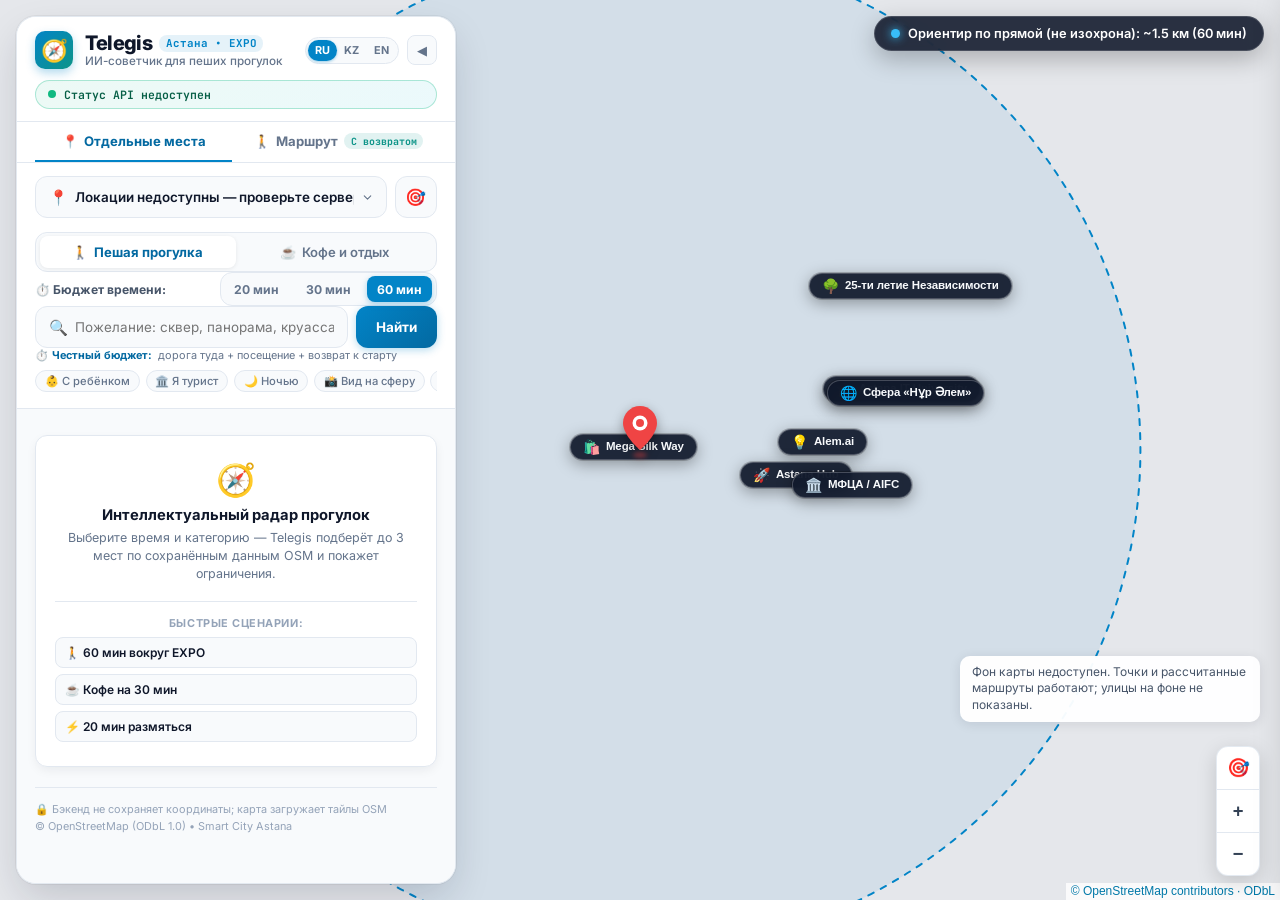
==== static/index.html @ 8e6525c3 "feat(gis): add 2GIS-style interactive landmark buttons on map and automatic sourced Wikimedia Common" ====
<!DOCTYPE html>
<html lang="ru">
<head>
  <meta charset="UTF-8">
  <meta name="viewport" content="width=device-width, initial-scale=1.0, maximum-scale=1.0, user-scalable=no">
  <title>Telegis — Умная интерактивная карта прогулок по Астане</title>
  <meta name="description" content="Telegis: интерактивная карта OpenStreetMap в стиле 2GIS и Flightradar24. Рекомендации прогулок, кофе и кольцевых маршрутов в Астане с честным расчётом времени.">
  <link rel="stylesheet" href="/static/vendor/leaflet/leaflet.css">
  <link rel="stylesheet" href="/static/styles.css">
  <link rel="icon" type="image/svg+xml" href="data:image/svg+xml,<svg xmlns=%22http://www.w3.org/2000/svg%22 viewBox=%220 0 100 100%22><text y=%22.9em%22 font-size=%2290%22>🧭</text></svg>">
  <link rel="preconnect" href="https://fonts.googleapis.com">
  <link rel="preconnect" href="https://fonts.gstatic.com" crossorigin>
  <link href="https://fonts.googleapis.com/css2?family=Inter:wght@400;500;600;700;800&family=JetBrains+Mono:wght@500;700&display=swap" rel="stylesheet">
</head>
<body class="gis-app-body">

  <!-- Плашка тестового режима (активируется ТОЛЬКО при ?mock=1) -->
  <div id="mockBanner" class="mock-banner hidden" role="status" aria-live="polite">
    <div class="mock-banner-content">
      <span class="mock-icon">⚠️</span>
      <strong data-i18n="mock_title">ТЕСТОВЫЙ РЕЖИМ (MOCK)</strong> — <span data-i18n="mock_desc">запросы к живому API отключены. Для реального режима удалите ?mock=1.</span>
    </div>
  </div>

  <!-- ПОЛНОЭКРАННАЯ КАРТА (FLIGHTRADAR / 2GIS STYLE) -->
  <div id="osmMap" class="fullscreen-map" role="region" aria-label="Интерактивная карта OpenStreetMap"></div>

  <!-- ПЛАВАЮЩИЙ САЙДБАР (2GIS / GOOGLE MAPS STYLE) -->
  <aside class="gis-sidebar" id="gisSidebar" aria-label="Панель поиска и рекомендаций">
    <!-- Шапка сайдбара: Логотип + Языковой переключатель (KZ / RU / EN) + Кнопка сворачивания -->
    <div class="sidebar-header">
      <div class="sidebar-header-main">
        <div class="brand-row">
          <div class="brand-logo-badge" aria-hidden="true">
            <span class="brand-icon">🧭</span>
          </div>
          <div class="brand-text-group">
            <div class="brand-title-wrap">
              <h1 class="brand-title">Telegis</h1>
              <span class="brand-city-tag" data-i18n="city_tag">Астана • EXPO</span>
            </div>
            <p class="brand-subtitle" data-i18n="subtitle">ИИ-советчик для пеших прогулок</p>
          </div>
        </div>

        <div class="header-actions-row">
          <!-- Переключатель языка (Стретч-цель №2: Мультиязычность) -->
          <div class="lang-switch-group" role="group" aria-label="Язык интерфейса">
            <button type="button" class="lang-btn active" data-lang="ru">RU</button>
            <button type="button" class="lang-btn" data-lang="kz">KZ</button>
            <button type="button" class="lang-btn" data-lang="en">EN</button>
          </div>

          <!-- Кнопка скрытия сайдбара -->
          <button type="button" id="toggleSidebarBtn" class="sidebar-toggle-btn" title="Свернуть панель / Показать всю карту">
            <span class="toggle-icon">◀</span>
          </button>
        </div>
      </div>

      <!-- Живой статус сети и телеметрия (/api/meta) -->
      <div class="status-bar-row">
        <button type="button" class="system-status-pill" id="systemStatusBtn" title="Нажмите для просмотра системного аудита">
          <span class="status-pulse-dot"></span>
          <span class="status-text" id="statusSummaryText">Проверяем состояние API…</span>
        </button>
      </div>
    </div>

    <!-- Мобильная плашка (Bottom Sheet Handle) -->
    <div class="bottom-sheet-handle" id="sheetHandle" aria-hidden="true">
      <span class="handle-bar"></span>
    </div>

    <!-- Вкладки режимов: Места vs Кольцевой маршрут (Стретч-цель №1) -->
    <div class="mode-tabs-container">
      <button type="button" class="mode-tab-btn active" id="tabPlaces" data-mode="places">
        <span class="tab-icon">📍</span>
        <span data-i18n="mode_places">Отдельные места</span>
      </button>
      <button type="button" class="mode-tab-btn" id="tabItinerary" data-mode="itinerary">
        <span class="tab-icon">🚶</span>
        <span data-i18n="mode_itinerary">Маршрут</span>
        <span class="tab-badge-new" data-i18n="route_return">С возвратом</span>
      </button>
    </div>

    <!-- Форма параметров -->
    <div class="sidebar-form-container">
      <form id="recommendForm" class="recommend-form" novalidate>
        
        <!-- Стартовая точка -->
        <div class="form-row location-row">
          <div class="input-icon-wrap">
            <span class="field-icon" aria-hidden="true">📍</span>
            <select id="locationSelect" class="form-select-gis" required aria-required="true" title="Стартовая точка">
              <option value="" disabled selected data-i18n="loading_locations">Загрузка локаций...</option>
            </select>
          </div>
          <button type="button" id="geoBtn" class="gis-action-btn geo-action-btn" title="Определить точные координаты через GPS">
            <span class="geo-btn-icon" aria-hidden="true">🎯</span>
          </button>
        </div>
        <div id="geoStatus" class="geo-status-text" role="status" aria-live="polite"></div>

        <!-- Переключатель формата: Прогулка / Кофе -->
        <div class="form-group-block">
          <div class="segmented-control" role="radiogroup" aria-label="Формат отдыха">
            <label class="seg-option">
              <input type="radio" name="category" value="walk" checked>
              <span class="seg-btn">
                <span class="seg-icon">🚶</span>
                <span data-i18n="cat_walk">Пешая прогулка</span>
              </span>
            </label>
            <label class="seg-option">
              <input type="radio" name="category" value="cafe">
              <span class="seg-btn">
                <span class="seg-icon">☕</span>
                <span data-i18n="cat_cafe">Кофе и отдых</span>
              </span>
            </label>
          </div>
        </div>

        <!-- Бюджет времени -->
        <div class="time-control-row">
          <span class="time-row-label">⏱️ <span data-i18n="time_budget_label">Бюджет времени:</span></span>
          <div class="time-selector" id="timeSelector" role="radiogroup" aria-label="Доступное время">
            <!-- Динамически рендерится под режим (20/30/60 для мест, 60/90/120 для маршрута) -->
            <label class="time-chip">
              <input type="radio" name="availableMinutes" value="20">
              <span class="time-chip-btn">20 мин</span>
            </label>
            <label class="time-chip">
              <input type="radio" name="availableMinutes" value="30">
              <span class="time-chip-btn">30 мин</span>
            </label>
            <label class="time-chip">
              <input type="radio" name="availableMinutes" value="60" checked>
              <span class="time-chip-btn">60 мин</span>
            </label>
          </div>
        </div>

        <!-- Поисковая строка и кнопка Найти -->
        <div class="search-action-row">
          <div class="search-input-wrap">
            <span class="search-field-icon" aria-hidden="true">🔍</span>
            <input 
              type="text" 
              id="queryInput" maxlength="1000"
              class="form-input-gis" 
              placeholder="Пожелание: сквер, панорама, круассан..." 
              data-i18n-placeholder="query_placeholder"
              maxlength="200"
              autocomplete="off"
            >
          </div>
          <button type="submit" id="submitBtn" class="search-submit-btn" title="Найти">
            <span class="btn-text" data-i18n="btn_find">Найти</span>
            <span class="btn-spinner hidden" aria-hidden="true"></span>
          </button>
        </div>

        <!-- Подпись честного бюджета -->
        <div class="budget-info-row">
          <span class="info-badge" data-i18n="budget_badge">⏱️ Честный бюджет:</span>
          <span class="budget-desc" data-i18n="budget_desc">дорога туда + посещение + возврат к старту</span>
        </div>

        <!-- Быстрые чипы фильтров -->
        <div class="quick-tags-scroll">
          <button type="button" class="tag-chip" data-fill="С ребёнком" data-i18n="tag_child">👶 С ребёнком</button>
          <button type="button" class="tag-chip" data-fill="Я турист" data-i18n="tag_tourist">🏛️ Я турист</button>
          <button type="button" class="tag-chip" data-fill="Ночью" data-i18n="tag_night">🌙 Ночью</button>
          <button type="button" class="tag-chip" data-fill="панорамный вид" data-i18n="tag_view">📸 Вид на сферу</button>
          <button type="button" class="tag-chip" data-fill="тихое место" data-i18n="tag_quiet">🌿 Тихий сквер</button>
          <button type="button" class="tag-chip" data-fill="кофе навынос" data-i18n="tag_togo">☕ Навынос</button>
        </div>
      </form>
    </div>

    <!-- Прокручиваемый список карточек и состояний -->
    <div class="sidebar-scrollable-content" id="sidebarContent">
      
      <!-- Статус контекста -->
      <div class="results-meta-bar">
        <span id="resultsCountBadge" class="count-badge hidden">0 вариантов</span>
        <div id="usedContextTag" class="used-context-chip hidden" aria-live="polite"></div>
      </div>

      <!-- Плашка fallback-режима -->
      <div id="fallbackNotice" class="fallback-banner hidden" role="note">
        <span class="banner-icon">ℹ️</span>
        <div class="banner-text">
          <strong data-i18n="fallback_title">Шаблонный режим:</strong> <span data-i18n="fallback_desc">рекомендации подобраны по проверенной базе POI без вызова LLM.</span>
        </div>
      </div>

      <!-- Состояния -->
      <div id="stateContainer">
        <!-- 1. Начальный экран -->
        <div id="initialState" class="state-card initial-view">
          <div class="state-glow-icon">🧭</div>
          <h3 class="state-head" data-i18n="init_head">Интеллектуальный радар прогулок</h3>
          <p class="state-text" data-i18n="init_text">Выберите время и категорию — Telegis подберёт до 3 мест по сохранённым данным OSM и покажет ограничения.</p>
          <div class="preset-scenarios">
            <span class="preset-label" data-i18n="preset_label">Быстрые сценарии:</span>
            <div class="preset-buttons">
              <button type="button" class="preset-btn" data-category="walk" data-minutes="60" data-query="Хочу погулять" data-i18n="preset_1">🚶 60 мин вокруг EXPO</button>
              <button type="button" class="preset-btn" data-category="cafe" data-minutes="30" data-query="Кофе и круассан" data-i18n="preset_2">☕ Кофе на 30 мин</button>
              <button type="button" class="preset-btn" data-category="walk" data-minutes="20" data-query="Быстрая прогулка" data-i18n="preset_3">⚡ 20 мин размяться</button>
            </div>
          </div>
        </div>

        <!-- 2. Загрузка -->
        <div id="loadingState" class="state-card loading-view hidden" role="status" aria-live="polite">
          <div class="gis-spinner"></div>
          <h3 class="state-head" data-i18n="loading_head">Telegis анализирует местность...</h3>
          <p class="state-text" data-i18n="loading_text">Вычисляем пешеходные расстояния по графу дорог и ранжируем локации.</p>
        </div>

        <!-- 3. Пустой результат -->
        <div id="emptyState" class="state-card empty-view hidden" role="status">
          <div class="state-glow-icon">🔍</div>
          <h3 class="state-head" data-i18n="empty_head">Точки не найдены</h3>
          <p id="emptyReason" class="state-text" data-i18n="empty_text">В заданном радиусе и бюджете времени нет доступных мест.</p>
          <div class="empty-advice" id="emptyAdviceContainer">
            <span data-i18n="empty_advice">Совет: увеличьте время до 60 минут или выберите другой формат.</span>
          </div>
        </div>

        <!-- 4. Ошибка -->
        <div id="errorState" class="state-card error-view hidden" role="alert">
          <div class="state-glow-icon">⚠️</div>
          <h3 class="state-head" data-i18n="error_head">Ошибка соединения</h3>
          <p id="errorMessage" class="state-text">Не удалось получить данные с сервера.</p>
          <button type="button" id="retryBtn" class="gis-btn-secondary retry-action-btn" data-i18n="btn_retry">Повторить попытку</button>
        </div>

        <!-- 5. Результаты: Сетка карточек или Таймлайн Маршрута -->
        <div id="cardsGrid" class="cards-stream hidden" role="list"></div>
        <div id="itineraryView" class="itinerary-stream hidden" role="region" aria-label="Пешеходный кольцевой маршрут"></div>
      </div>

      <!-- Футер сайдбара -->
      <footer class="sidebar-footer">
        <div class="footer-privacy-row">
          <span>🔒 Бэкенд не сохраняет координаты; карта загружает тайлы OSM</span>
          <span>© OpenStreetMap (ODbL 1.0) • Smart City Astana</span>
        </div>
      </footer>
    </div>
  </aside>

  <!-- ПЛАВАЮЩИЙ ВИДЖЕТ РАДИУСА И СТАТУСА НА КАРТЕ -->
  <div class="floating-map-badge" id="radiusBadge">
    <span class="badge-radar-dot"></span>
    <span id="radiusIndicator">Ориентир по прямой (не изохрона): ~1.5 км</span>
  </div>

  <!-- ПЛАВАЮЩАЯ КНОПКА ОТКРЫТИЯ САЙДБАРА -->
  <button type="button" id="openSidebarBtn" class="floating-open-sidebar-btn hidden" title="Развернуть панель Telegis">
    <span class="open-icon">🧭</span>
    <span class="open-text">Панель Telegis</span>
  </button>

  <!-- ПЛАВАЮЩИЕ КНОПКИ УПРАВЛЕНИЯ КАРТОЙ (2GIS STYLE) -->
  <div class="floating-map-controls">
    <button type="button" id="mapCenterBtn" class="map-ctrl-btn" title="Вернуться к стартовой точке">🎯</button>
    <div class="map-ctrl-divider"></div>
    <button type="button" id="zoomInBtn" class="map-ctrl-btn" title="Приблизить">+</button>
    <div class="map-ctrl-divider"></div>
    <button type="button" id="zoomOutBtn" class="map-ctrl-btn" title="Отдалить">−</button>
  </div>

  <!-- ПРАВОЕ БОКОВОЕ МЕНЮ ИНФОРМАЦИИ ОБ ОБЪЕКТЕ С ИИ И ФОТО (2GIS / GOOGLE MAPS STYLE) -->
  <aside id="poiDrawer" class="poi-drawer" aria-label="Информация об объекте" aria-hidden="true">
    <div class="drawer-header">
      <div class="drawer-header-left">
        <span id="drawerCategoryBadge" class="drawer-cat-badge">🏛️ Объект</span>
        <span id="drawerDistBadge" class="drawer-dist-badge">~0 м</span>
      </div>
      <button type="button" id="drawerCloseBtn" class="drawer-close-btn" title="Закрыть панель">✕</button>
    </div>

    <div class="drawer-scroll-body">
      <!-- Фотогалерея объекта -->
      <div class="drawer-gallery" id="drawerGallery">
        <div class="drawer-hero-placeholder" id="drawerHeroPlaceholder">
          <span class="drawer-hero-icon" id="drawerHeroIcon">🧭</span>
        </div>
        <img id="drawerHeroImg" src="" alt="Фото объекта" class="drawer-hero-img hidden" loading="eager" referrerpolicy="no-referrer" />
        <div class="drawer-gallery-gradient"></div>
        <div class="drawer-gallery-tag" id="drawerGalleryTag">Астана • EXPO</div>
      </div>

      <!-- Основные названия и адрес -->
      <div class="drawer-title-section">
        <h2 id="drawerTitle" class="drawer-title">Название объекта</h2>
        <div id="drawerAddress" class="drawer-address">📍 г. Астана, район EXPO</div>
      </div>

      <!-- Блок AI-инсайта и рекомендаций -->
      <div class="drawer-ai-card">
        <div class="drawer-ai-badge">
          <span class="ai-sparkle">✨</span>
          <span class="ai-label">Сведения об объекте · Telegis</span>
        </div>
        <div id="drawerAiSummary" class="drawer-ai-text">
          Загрузка сведений из источников...
        </div>
        <div class="drawer-ai-tip" id="drawerAiTipBox">
          <span class="tip-icon">💡</span>
          <span id="drawerAiTip" class="tip-text">Идея занятия...</span>
        </div>
        <div id="drawerAiVibe" class="drawer-ai-vibe">
          <!-- Теги атмосферы -->
        </div>
      </div>

      <!-- Характеристики и удобства объекта -->
      <div class="drawer-features-section">
        <h3 class="drawer-section-heading">Удобства & Параметры</h3>
        <div class="drawer-features-grid" id="drawerFeaturesGrid">
          <!-- Wi-Fi, Розетки, Часы, Доступность -->
        </div>
      </div>

      <!-- Официальные проверенные факты (если есть) -->
      <div class="drawer-facts-section hidden" id="drawerFactsSection">
        <h3 class="drawer-section-heading">🏛️ Источники и ограничения</h3>
        <ul id="drawerFactsList" class="drawer-facts-list"></ul>
      </div>

      <!-- Кнопки действий -->
      <div class="drawer-actions">
        <button type="button" id="drawerRouteBtn" class="drawer-action-btn primary">
          <span>📍 Найти по этому запросу</span>
        </button>
        <button type="button" id="drawerSetStartBtn" class="drawer-action-btn secondary">
          <span>📍 Начать прогулку отсюда</span>
        </button>
        <a id="drawerOsmLink" href="#" target="_blank" rel="noopener noreferrer" class="drawer-osm-link">
          ↗ Открыть карточку в OpenStreetMap
        </a>
      </div>
    </div>
  </aside>

  <!-- МОДАЛЬНОЕ ОКНО ТЕЛЕМЕТРИИ И АРХИТЕКТУРЫ СИСТЕМЫ (/api/meta) -->
  <div id="telemetryModal" class="telemetry-modal hidden" role="dialog" aria-modal="true" aria-labelledby="modalTitle">
    <div class="modal-backdrop" id="modalBackdrop"></div>
    <div class="modal-window glass-card">
      <div class="modal-head">
        <div class="modal-head-title">
          <span class="modal-badge-icon">🛰️</span>
          <div>
            <h2 id="modalTitle" class="modal-h2" data-i18n="modal_audit_title">Системный аудит & Телеметрия Telegis</h2>
            <p class="modal-sub" data-i18n="modal_audit_sub">Архитектура сервиса, граф OpenStreetMap и верификация данных</p>
          </div>
        </div>
        <button type="button" class="modal-close" id="modalCloseBtn" aria-label="Закрыть">✕</button>
      </div>
      <div class="modal-body" id="telemetryModalBody">
        <!-- Заполняется динамически из /api/meta -->
      </div>
    </div>
  </div>

  <!-- Скрипты: Локальный Leaflet + Модуль логики -->
  <script src="/static/vendor/leaflet/leaflet.js"></script>
  <script src="/static/app.js"></script>
</body>
</html>
---- static/vendor/leaflet/leaflet.css ----
/* required styles */

.leaflet-pane,
.leaflet-tile,
.leaflet-marker-icon,
.leaflet-marker-shadow,
.leaflet-tile-container,
.leaflet-pane > svg,
.leaflet-pane > canvas,
.leaflet-zoom-box,
.leaflet-image-layer,
.leaflet-layer {
	position: absolute;
	left: 0;
	top: 0;
	}
.leaflet-container {
	overflow: hidden;
	}
.leaflet-tile,
.leaflet-marker-icon,
.leaflet-marker-shadow {
	-webkit-user-select: none;
	   -moz-user-select: none;
	        user-select: none;
	  -webkit-user-drag: none;
	}
/* Prevents IE11 from highlighting tiles in blue */
.leaflet-tile::selection {
	background: transparent;
}
/* Safari renders non-retina tile on retina better with this, but Chrome is worse */
.leaflet-safari .leaflet-tile {
	image-rendering: -webkit-optimize-contrast;
	}
/* hack that prevents hw layers "stretching" when loading new tiles */
.leaflet-safari .leaflet-tile-container {
	width: 1600px;
	height: 1600px;
	-webkit-transform-origin: 0 0;
	}
.leaflet-marker-icon,
.leaflet-marker-shadow {
	display: block;
	}
/* .leaflet-container svg: reset svg max-width decleration shipped in Joomla! (joomla.org) 3.x */
/* .leaflet-container img: map is broken in FF if you have max-width: 100% on tiles */
.leaflet-container .leaflet-overlay-pane svg {
	max-width: none !important;
	max-height: none !important;
	}
.leaflet-container .leaflet-marker-pane img,
.leaflet-container .leaflet-shadow-pane img,
.leaflet-container .leaflet-tile-pane img,
.leaflet-container img.leaflet-image-layer,
.leaflet-container .leaflet-tile {
	max-width: none !important;
	max-height: none !important;
	width: auto;
	padding: 0;
	}

.leaflet-container img.leaflet-tile {
	/* See: https://bugs.chromium.org/p/chromium/issues/detail?id=600120 */
	mix-blend-mode: plus-lighter;
}

.leaflet-container.leaflet-touch-zoom {
	-ms-touch-action: pan-x pan-y;
	touch-action: pan-x pan-y;
	}
.leaflet-container.leaflet-touch-drag {
	-ms-touch-action: pinch-zoom;
	/* Fallback for FF which doesn't support pinch-zoom */
	touch-action: none;
	touch-action: pinch-zoom;
}
.leaflet-container.leaflet-touch-drag.leaflet-touch-zoom {
	-ms-touch-action: none;
	touch-action: none;
}
.leaflet-container {
	-webkit-tap-highlight-color: transparent;
}
.leaflet-container a {
	-webkit-tap-highlight-color: rgba(51, 181, 229, 0.4);
}
.leaflet-tile {
	filter: inherit;
	visibility: hidden;
	}
.leaflet-tile-loaded {
	visibility: inherit;
	}
.leaflet-zoom-box {
	width: 0;
	height: 0;
	-moz-box-sizing: border-box;
	     box-sizing: border-box;
	z-index: 800;
	}
/* workaround for https://bugzilla.mozilla.org/show_bug.cgi?id=888319 */
.leaflet-overlay-pane svg {
	-moz-user-select: none;
	}

.leaflet-pane         { z-index: 400; }

.leaflet-tile-pane    { z-index: 200; }
.leaflet-overlay-pane { z-index: 400; }
.leaflet-shadow-pane  { z-index: 500; }
.leaflet-marker-pane  { z-index: 600; }
.leaflet-tooltip-pane   { z-index: 650; }
.leaflet-popup-pane   { z-index: 700; }

.leaflet-map-pane canvas { z-index: 100; }
.leaflet-map-pane svg    { z-index: 200; }

.leaflet-vml-shape {
	width: 1px;
	height: 1px;
	}
.lvml {
	behavior: url(#default#VML);
	display: inline-block;
	position: absolute;
	}


/* control positioning */

.leaflet-control {
	position: relative;
	z-index: 800;
	pointer-events: visiblePainted; /* IE 9-10 doesn't have auto */
	pointer-events: auto;
	}
.leaflet-top,
.leaflet-bottom {
	position: absolute;
	z-index: 1000;
	pointer-events: none;
	}
.leaflet-top {
	top: 0;
	}
.leaflet-right {
	right: 0;
	}
.leaflet-bottom {
	bottom: 0;
	}
.leaflet-left {
	left: 0;
	}
.leaflet-control {
	float: left;
	clear: both;
	}
.leaflet-right .leaflet-control {
	float: right;
	}
.leaflet-top .leaflet-control {
	margin-top: 10px;
	}
.leaflet-bottom .leaflet-control {
	margin-bottom: 10px;
	}
.leaflet-left .leaflet-control {
	margin-left: 10px;
	}
.leaflet-right .leaflet-control {
	margin-right: 10px;
	}


/* zoom and fade animations */

.leaflet-fade-anim .leaflet-popup {
	opacity: 0;
	-webkit-transition: opacity 0.2s linear;
	   -moz-transition: opacity 0.2s linear;
	        transition: opacity 0.2s linear;
	}
.leaflet-fade-anim .leaflet-map-pane .leaflet-popup {
	opacity: 1;
	}
.leaflet-zoom-animated {
	-webkit-transform-origin: 0 0;
	    -ms-transform-origin: 0 0;
	        transform-origin: 0 0;
	}
svg.leaflet-zoom-animated {
	will-change: transform;
}

.leaflet-zoom-anim .leaflet-zoom-animated {
	-webkit-transition: -webkit-transform 0.25s cubic-bezier(0,0,0.25,1);
	   -moz-transition:    -moz-transform 0.25s cubic-bezier(0,0,0.25,1);
	        transition:         transform 0.25s cubic-bezier(0,0,0.25,1);
	}
.leaflet-zoom-anim .leaflet-tile,
.leaflet-pan-anim .leaflet-tile {
	-webkit-transition: none;
	   -moz-transition: none;
	        transition: none;
	}

.leaflet-zoom-anim .leaflet-zoom-hide {
	visibility: hidden;
	}


/* cursors */

.leaflet-interactive {
	cursor: pointer;
	}
.leaflet-grab {
	cursor: -webkit-grab;
	cursor:    -moz-grab;
	cursor:         grab;
	}
.leaflet-crosshair,
.leaflet-crosshair .leaflet-interactive {
	cursor: crosshair;
	}
.leaflet-popup-pane,
.leaflet-control {
	cursor: auto;
	}
.leaflet-dragging .leaflet-grab,
.leaflet-dragging .leaflet-grab .leaflet-interactive,
.leaflet-dragging .leaflet-marker-draggable {
	cursor: move;
	cursor: -webkit-grabbing;
	cursor:    -moz-grabbing;
	cursor:         grabbing;
	}

/* marker & overlays interactivity */
.leaflet-marker-icon,
.leaflet-marker-shadow,
.leaflet-image-layer,
.leaflet-pane > svg path,
.leaflet-tile-container {
	pointer-events: none;
	}

.leaflet-marker-icon.leaflet-interactive,
.leaflet-image-layer.leaflet-interactive,
.leaflet-pane > svg path.leaflet-interactive,
svg.leaflet-image-layer.leaflet-interactive path {
	pointer-events: visiblePainted; /* IE 9-10 doesn't have auto */
	pointer-events: auto;
	}

/* visual tweaks */

.leaflet-container {
	background: #ddd;
	outline-offset: 1px;
	}
.leaflet-container a {
	color: #0078A8;
	}
.leaflet-zoom-box {
	border: 2px dotted #38f;
	background: rgba(255,255,255,0.5);
	}


/* general typography */
.leaflet-container {
	font-family: "Helvetica Neue", Arial, Helvetica, sans-serif;
	font-size: 12px;
	font-size: 0.75rem;
	line-height: 1.5;
	}


/* general toolbar styles */

.leaflet-bar {
	box-shadow: 0 1px 5px rgba(0,0,0,0.65);
	border-radius: 4px;
	}
.leaflet-bar a {
	background-color: #fff;
	border-bottom: 1px solid #ccc;
	width: 26px;
	height: 26px;
	line-height: 26px;
	display: block;
	text-align: center;
	text-decoration: none;
	color: black;
	}
.leaflet-bar a,
.leaflet-control-layers-toggle {
	background-position: 50% 50%;
	background-repeat: no-repeat;
	display: block;
	}
.leaflet-bar a:hover,
.leaflet-bar a:focus {
	background-color: #f4f4f4;
	}
.leaflet-bar a:first-child {
	border-top-left-radius: 4px;
	border-top-right-radius: 4px;
	}
.leaflet-bar a:last-child {
	border-bottom-left-radius: 4px;
	border-bottom-right-radius: 4px;
	border-bottom: none;
	}
.leaflet-bar a.leaflet-disabled {
	cursor: default;
	background-color: #f4f4f4;
	color: #bbb;
	}

.leaflet-touch .leaflet-bar a {
	width: 30px;
	height: 30px;
	line-height: 30px;
	}
.leaflet-touch .leaflet-bar a:first-child {
	border-top-left-radius: 2px;
	border-top-right-radius: 2px;
	}
.leaflet-touch .leaflet-bar a:last-child {
	border-bottom-left-radius: 2px;
	border-bottom-right-radius: 2px;
	}

/* zoom control */

.leaflet-control-zoom-in,
.leaflet-control-zoom-out {
	font: bold 18px 'Lucida Console', Monaco, monospace;
	text-indent: 1px;
	}

.leaflet-touch .leaflet-control-zoom-in, .leaflet-touch .leaflet-control-zoom-out  {
	font-size: 22px;
	}


/* layers control */

.leaflet-control-layers {
	box-shadow: 0 1px 5px rgba(0,0,0,0.4);
	background: #fff;
	border-radius: 5px;
	}
.leaflet-control-layers-toggle {
	background-image: url(images/layers.png);
	width: 36px;
	height: 36px;
	}
.leaflet-retina .leaflet-control-layers-toggle {
	background-image: url(images/layers-2x.png);
	background-size: 26px 26px;
	}
.leaflet-touch .leaflet-control-layers-toggle {
	width: 44px;
	height: 44px;
	}
.leaflet-control-layers .leaflet-control-layers-list,
.leaflet-control-layers-expanded .leaflet-control-layers-toggle {
	display: none;
	}
.leaflet-control-layers-expanded .leaflet-control-layers-list {
	display: block;
	position: relative;
	}
.leaflet-control-layers-expanded {
	padding: 6px 10px 6px 6px;
	color: #333;
	background: #fff;
	}
.leaflet-control-layers-scrollbar {
	overflow-y: scroll;
	overflow-x: hidden;
	padding-right: 5px;
	}
.leaflet-control-layers-selector {
	margin-top: 2px;
	position: relative;
	top: 1px;
	}
.leaflet-control-layers label {
	display: block;
	font-size: 13px;
	font-size: 1.08333em;
	}
.leaflet-control-layers-separator {
	height: 0;
	border-top: 1px solid #ddd;
	margin: 5px -10px 5px -6px;
	}

/* Default icon URLs */
.leaflet-default-icon-path { /* used only in path-guessing heuristic, see L.Icon.Default */
	background-image: url(images/marker-icon.png);
	}


/* attribution and scale controls */

.leaflet-container .leaflet-control-attribution {
	background: #fff;
	background: rgba(255, 255, 255, 0.8);
	margin: 0;
	}
.leaflet-control-attribution,
.leaflet-control-scale-line {
	padding: 0 5px;
	color: #333;
	line-height: 1.4;
	}
.leaflet-control-attribution a {
	text-decoration: none;
	}
.leaflet-control-attribution a:hover,
.leaflet-control-attribution a:focus {
	text-decoration: underline;
	}
.leaflet-attribution-flag {
	display: inline !important;
	vertical-align: baseline !important;
	width: 1em;
	height: 0.6669em;
	}
.leaflet-left .leaflet-control-scale {
	margin-left: 5px;
	}
.leaflet-bottom .leaflet-control-scale {
	margin-bottom: 5px;
	}
.leaflet-control-scale-line {
	border: 2px solid #777;
	border-top: none;
	line-height: 1.1;
	padding: 2px 5px 1px;
	white-space: nowrap;
	-moz-box-sizing: border-box;
	     box-sizing: border-box;
	background: rgba(255, 255, 255, 0.8);
	text-shadow: 1px 1px #fff;
	}
.leaflet-control-scale-line:not(:first-child) {
	border-top: 2px solid #777;
	border-bottom: none;
	margin-top: -2px;
	}
.leaflet-control-scale-line:not(:first-child):not(:last-child) {
	border-bottom: 2px solid #777;
	}

.leaflet-touch .leaflet-control-attribution,
.leaflet-touch .leaflet-control-layers,
.leaflet-touch .leaflet-bar {
	box-shadow: none;
	}
.leaflet-touch .leaflet-control-layers,
.leaflet-touch .leaflet-bar {
	border: 2px solid rgba(0,0,0,0.2);
	background-clip: padding-box;
	}


/* popup */

.leaflet-popup {
	position: absolute;
	text-align: center;
	margin-bottom: 20px;
	}
.leaflet-popup-content-wrapper {
	padding: 1px;
	text-align: left;
	border-radius: 12px;
	}
.leaflet-popup-content {
	margin: 13px 24px 13px 20px;
	line-height: 1.3;
	font-size: 13px;
	font-size: 1.08333em;
	min-height: 1px;
	}
.leaflet-popup-content p {
	margin: 17px 0;
	margin: 1.3em 0;
	}
.leaflet-popup-tip-container {
	width: 40px;
	height: 20px;
	position: absolute;
	left: 50%;
	margin-top: -1px;
	margin-left: -20px;
	overflow: hidden;
	pointer-events: none;
	}
.leaflet-popup-tip {
	width: 17px;
	height: 17px;
	padding: 1px;

	margin: -10px auto 0;
	pointer-events: auto;

	-webkit-transform: rotate(45deg);
	   -moz-transform: rotate(45deg);
	    -ms-transform: rotate(45deg);
	        transform: rotate(45deg);
	}
.leaflet-popup-content-wrapper,
.leaflet-popup-tip {
	background: white;
	color: #333;
	box-shadow: 0 3px 14px rgba(0,0,0,0.4);
	}
.leaflet-container a.leaflet-popup-close-button {
	position: absolute;
	top: 0;
	right: 0;
	border: none;
	text-align: center;
	width: 24px;
	height: 24px;
	font: 16px/24px Tahoma, Verdana, sans-serif;
	color: #757575;
	text-decoration: none;
	background: transparent;
	}
.leaflet-container a.leaflet-popup-close-button:hover,
.leaflet-container a.leaflet-popup-close-button:focus {
	color: #585858;
	}
.leaflet-popup-scrolled {
	overflow: auto;
	}

.leaflet-oldie .leaflet-popup-content-wrapper {
	-ms-zoom: 1;
	}
.leaflet-oldie .leaflet-popup-tip {
	width: 24px;
	margin: 0 auto;

	-ms-filter: "progid:DXImageTransform.Microsoft.Matrix(M11=0.70710678, M12=0.70710678, M21=-0.70710678, M22=0.70710678)";
	filter: progid:DXImageTransform.Microsoft.Matrix(M11=0.70710678, M12=0.70710678, M21=-0.70710678, M22=0.70710678);
	}

.leaflet-oldie .leaflet-control-zoom,
.leaflet-oldie .leaflet-control-layers,
.leaflet-oldie .leaflet-popup-content-wrapper,
.leaflet-oldie .leaflet-popup-tip {
	border: 1px solid #999;
	}


/* div icon */

.leaflet-div-icon {
	background: #fff;
	border: 1px solid #666;
	}


/* Tooltip */
/* Base styles for the element that has a tooltip */
.leaflet-tooltip {
	position: absolute;
	padding: 6px;
	background-color: #fff;
	border: 1px solid #fff;
	border-radius: 3px;
	color: #222;
	white-space: nowrap;
	-webkit-user-select: none;
	-moz-user-select: none;
	-ms-user-select: none;
	user-select: none;
	pointer-events: none;
	box-shadow: 0 1px 3px rgba(0,0,0,0.4);
	}
.leaflet-tooltip.leaflet-interactive {
	cursor: pointer;
	pointer-events: auto;
	}
.leaflet-tooltip-top:before,
.leaflet-tooltip-bottom:before,
.leaflet-tooltip-left:before,
.leaflet-tooltip-right:before {
	position: absolute;
	pointer-events: none;
	border: 6px solid transparent;
	background: transparent;
	content: "";
	}

/* Directions */

.leaflet-tooltip-bottom {
	margin-top: 6px;
}
.leaflet-tooltip-top {
	margin-top: -6px;
}
.leaflet-tooltip-bottom:before,
.leaflet-tooltip-top:before {
	left: 50%;
	margin-left: -6px;
	}
.leaflet-tooltip-top:before {
	bottom: 0;
	margin-bottom: -12px;
	border-top-color: #fff;
	}
.leaflet-tooltip-bottom:before {
	top: 0;
	margin-top: -12px;
	margin-left: -6px;
	border-bottom-color: #fff;
	}
.leaflet-tooltip-left {
	margin-left: -6px;
}
.leaflet-tooltip-right {
	margin-left: 6px;
}
.leaflet-tooltip-left:before,
.leaflet-tooltip-right:before {
	top: 50%;
	margin-top: -6px;
	}
.leaflet-tooltip-left:before {
	right: 0;
	margin-right: -12px;
	border-left-color: #fff;
	}
.leaflet-tooltip-right:before {
	left: 0;
	margin-left: -12px;
	border-right-color: #fff;
	}

/* Printing */

@media print {
	/* Prevent printers from removing background-images of controls. */
	.leaflet-control {
		-webkit-print-color-adjust: exact;
		print-color-adjust: exact;
		}
	}
---- static/styles.css ----
/* ==========================================================================
   TeleGIS — Fullscreen GIS Interface (v3.2)
   Features:
   - Fullscreen OpenStreetMap
   - Multilanguage (KZ / RU / EN)
   - Itinerary Mode (Dijkstra Walk Route with Polyline)
   - 2GIS & Flightradar24 architecture
   ========================================================================== */

:root {
  /* Brand Palette */
  --color-primary: #0284c7;        /* Sky Blue */
  --color-primary-dark: #0369a1;
  --color-primary-hover: #0ea5e9;
  --color-primary-light: #f0f9ff;
  --color-primary-border: #bae6fd;

  --color-accent: #0d9488;         /* Teal */
  --color-accent-light: #f0fdfa;
  
  --color-bg-app: #f1f5f9;
  --color-bg-card: #ffffff;
  --color-bg-alt: #f8fafc;
  
  --color-text-main: #0f172a;
  --color-text-muted: #64748b;
  --color-text-light: #94a3b8;
  
  --color-border: #e2e8f0;
  --color-border-hover: #cbd5e1;
  
  --color-warning-bg: #fffbeb;
  --color-warning-text: #b45309;
  --color-warning-border: #fde68a;

  --color-error-bg: #fef2f2;
  --color-error-text: #b91c1c;

  /* Typography */
  --font-family: 'Inter', -apple-system, BlinkMacSystemFont, "Segoe UI", Roboto, Helvetica, Arial, sans-serif;
  --font-mono: 'JetBrains Mono', monospace;

  /* Radius & Shadows */
  --radius-sm: 8px;
  --radius-md: 12px;
  --radius-lg: 20px;
  --radius-full: 9999px;

  --shadow-float: 0 16px 40px -6px rgba(15, 23, 42, 0.18), 0 0 1px 1px rgba(15, 23, 42, 0.06);
  --shadow-card: 0 4px 12px -2px rgba(15, 23, 42, 0.08);
  --shadow-hover: 0 8px 20px -3px rgba(15, 23, 42, 0.12);
}

/* Reset & Fullscreen Viewport */
*, *::before, *::after {
  box-sizing: border-box;
  margin: 0;
  padding: 0;
}

html, body {
  width: 100%;
  height: 100%;
  overflow: hidden;
  font-family: var(--font-family);
  background-color: #e2e8f0;
  color: var(--color-text-main);
  -webkit-font-smoothing: antialiased;
}

/* Custom Sleek Scrollbars */
::-webkit-scrollbar {
  width: 5px;
  height: 5px;
}
::-webkit-scrollbar-track {
  background: transparent;
}
::-webkit-scrollbar-thumb {
  background: rgba(148, 163, 184, 0.4);
  border-radius: 999px;
}
::-webkit-scrollbar-thumb:hover {
  background: rgba(100, 116, 139, 0.7);
}

.sr-only {
  position: absolute;
  width: 1px;
  height: 1px;
  padding: 0;
  margin: -1px;
  overflow: hidden;
  clip: rect(0, 0, 0, 0);
  white-space: nowrap;
  border: 0;
}

.hidden {
  display: none !important;
}

/* 1. ПОЛНОЭКРАННАЯ КАРТА */
.fullscreen-map {
  position: absolute;
  top: 0;
  left: 0;
  width: 100vw;
  height: 100vh;
  z-index: 1;
  background-color: #e5e7eb;
}

/* 2. ПЛАВАЮЩИЙ САЙДБАР (2GIS / GOOGLE MAPS STYLE) */
.gis-sidebar {
  position: fixed;
  top: 16px;
  left: 16px;
  bottom: 16px;
  width: 440px;
  max-width: calc(100vw - 32px);
  background: rgba(255, 255, 255, 0.98);
  backdrop-filter: blur(16px);
  -webkit-backdrop-filter: blur(16px);
  border-radius: var(--radius-lg);
  border: 1px solid rgba(226, 232, 240, 0.95);
  box-shadow: var(--shadow-float);
  z-index: 1000;
  display: flex;
  flex-direction: column;
  overflow: hidden;
  transition: transform 0.35s cubic-bezier(0.16, 1, 0.3, 1), opacity 0.25s ease;
}

.gis-sidebar.collapsed {
  transform: translateX(-480px);
  opacity: 0;
  pointer-events: none;
}

/* Шапка сайдбара */
.sidebar-header {
  padding: 0.9rem 1.15rem 0.75rem;
  display: flex;
  flex-direction: column;
  gap: 0.65rem;
  border-bottom: 1px solid var(--color-border);
  background: #ffffff;
}

.sidebar-header-main {
  display: flex;
  justify-content: space-between;
  align-items: center;
  width: 100%;
}

.status-bar-row {
  width: 100%;
}

.system-status-pill {
  width: 100%;
  display: flex;
  align-items: center;
  gap: 0.5rem;
  padding: 0.38rem 0.75rem;
  background: linear-gradient(135deg, rgba(16, 185, 129, 0.08) 0%, rgba(6, 182, 212, 0.08) 100%);
  border: 1px solid rgba(16, 185, 129, 0.3);
  border-radius: var(--radius-full);
  cursor: pointer;
  font-family: var(--font-mono);
  font-size: 0.72rem;
  font-weight: 600;
  color: #065f46;
  transition: all 0.2s ease;
  text-align: left;
}

.system-status-pill:hover {
  background: linear-gradient(135deg, rgba(16, 185, 129, 0.15) 0%, rgba(6, 182, 212, 0.15) 100%);
  border-color: #10b981;
  box-shadow: 0 2px 8px rgba(16, 185, 129, 0.2);
  transform: translateY(-1px);
}

.status-pulse-dot {
  width: 8px;
  height: 8px;
  background-color: #10b981;
  border-radius: 50%;
  box-shadow: 0 0 0 0 rgba(16, 185, 129, 0.7);
  animation: pulseGreen 2s infinite;
  flex-shrink: 0;
}

@keyframes pulseGreen {
  0% {
    transform: scale(0.95);
    box-shadow: 0 0 0 0 rgba(16, 185, 129, 0.7);
  }
  70% {
    transform: scale(1);
    box-shadow: 0 0 0 6px rgba(16, 185, 129, 0);
  }
  100% {
    transform: scale(0.95);
    box-shadow: 0 0 0 0 rgba(16, 185, 129, 0);
  }
}

.brand-row {
  display: flex;
  align-items: center;
  gap: 0.75rem;
}

.brand-logo-badge {
  width: 38px;
  height: 38px;
  border-radius: 10px;
  background: linear-gradient(135deg, #0284c7 0%, #0d9488 100%);
  display: flex;
  align-items: center;
  justify-content: center;
  box-shadow: 0 4px 10px rgba(2, 132, 199, 0.3);
}

.brand-icon {
  font-size: 1.35rem;
  line-height: 1;
}

.brand-title-wrap {
  display: flex;
  align-items: center;
  gap: 0.45rem;
}

.brand-title {
  font-size: 1.25rem;
  font-weight: 800;
  color: var(--color-text-main);
  letter-spacing: -0.03em;
  line-height: 1.1;
}

.brand-city-tag {
  background: rgba(2, 132, 199, 0.1);
  color: var(--color-primary);
  font-size: 0.68rem;
  font-weight: 700;
  padding: 0.1rem 0.4rem;
  border-radius: var(--radius-sm);
  font-family: var(--font-mono);
}

.brand-subtitle {
  font-size: 0.73rem;
  color: var(--color-text-muted);
  font-weight: 500;
}

.header-actions-row {
  display: flex;
  align-items: center;
  gap: 0.45rem;
}

/* Переключатель языков (KZ / RU / EN) */
.lang-switch-group {
  display: flex;
  background: var(--color-bg-alt);
  padding: 0.15rem;
  border-radius: var(--radius-full);
  border: 1px solid var(--color-border);
}

.lang-btn {
  background: transparent;
  border: none;
  font-family: inherit;
  font-size: 0.68rem;
  font-weight: 700;
  color: var(--color-text-muted);
  padding: 0.2rem 0.45rem;
  border-radius: var(--radius-full);
  cursor: pointer;
  transition: all 0.15s ease;
}

.lang-btn.active {
  background: var(--color-primary);
  color: #ffffff;
  box-shadow: 0 1px 3px rgba(2, 132, 199, 0.4);
}

.sidebar-toggle-btn {
  background: var(--color-bg-alt);
  border: 1px solid var(--color-border);
  border-radius: var(--radius-sm);
  width: 30px;
  height: 30px;
  display: flex;
  align-items: center;
  justify-content: center;
  cursor: pointer;
  color: var(--color-text-muted);
  transition: all 0.15s ease;
}

.sidebar-toggle-btn:hover {
  background: var(--color-border);
  color: var(--color-text-main);
}

/* Вкладки режимов: Места vs Маршрут */
.mode-tabs-container {
  display: grid;
  grid-template-columns: 1fr 1fr;
  padding: 0 1.15rem;
  background: #ffffff;
  border-bottom: 1px solid var(--color-border);
  gap: 0.5rem;
}

.mode-tab-btn {
  background: transparent;
  border: none;
  border-bottom: 2.5px solid transparent;
  padding: 0.7rem 0.25rem 0.65rem;
  font-family: inherit;
  font-size: 0.82rem;
  font-weight: 700;
  color: var(--color-text-muted);
  cursor: pointer;
  display: flex;
  align-items: center;
  justify-content: center;
  gap: 0.4rem;
  transition: all 0.15s ease;
  white-space: nowrap;
}

.mode-tab-btn.active {
  color: var(--color-primary-dark);
  border-bottom-color: var(--color-primary);
}

.tab-badge-new {
  font-size: 0.62rem;
  background: rgba(13, 148, 136, 0.12);
  color: var(--color-accent);
  padding: 0.1rem 0.4rem;
  border-radius: var(--radius-full);
  font-family: var(--font-mono);
  font-weight: 700;
}

/* Форма фильтров в сайдбаре */
.sidebar-form-container {
  padding: 0.85rem 1.15rem 0.75rem;
  background: #ffffff;
  border-bottom: 1px solid var(--color-border);
  display: flex;
  flex-direction: column;
  gap: 0.6rem;
}

.location-row {
  display: flex;
  gap: 0.45rem;
  align-items: center;
}

.input-icon-wrap {
  position: relative;
  flex: 1;
  height: 42px;
}

.field-icon {
  position: absolute;
  left: 0.85rem;
  top: 50%;
  transform: translateY(-50%);
  font-size: 0.95rem;
  pointer-events: none;
  z-index: 1;
}

.form-select-gis {
  width: 100%;
  height: 42px;
  padding: 0 2rem 0 2.4rem;
  font-family: inherit;
  font-size: 0.84rem;
  font-weight: 600;
  color: var(--color-text-main);
  background-color: var(--color-bg-alt);
  border: 1px solid var(--color-border);
  border-radius: var(--radius-md);
  appearance: none;
  background-image: url("data:image/svg+xml;charset=UTF-8,%3csvg xmlns='http://www.w3.org/2000/svg' viewBox='0 0 24 24' fill='none' stroke='%2364748b' stroke-width='2' stroke-linecap='round' stroke-linejoin='round'%3e%3cpolyline points='6 9 12 15 18 9'%3e%3c/polyline%3e%3c/svg%3e");
  background-repeat: no-repeat;
  background-position: right 0.75rem center;
  background-size: 1em;
  transition: all 0.15s ease;
}

.form-select-gis:focus {
  outline: none;
  border-color: var(--color-primary);
  background-color: #ffffff;
  box-shadow: 0 0 0 3px rgba(2, 132, 199, 0.15);
}

.gis-action-btn {
  background: var(--color-bg-alt);
  border: 1px solid var(--color-border);
  border-radius: var(--radius-md);
  width: 42px;
  height: 42px;
  display: flex;
  align-items: center;
  justify-content: center;
  cursor: pointer;
  flex-shrink: 0;
  font-size: 1.05rem;
  transition: all 0.15s ease;
}

.gis-action-btn:hover {
  background: var(--color-primary-light);
  border-color: var(--color-primary-border);
  color: var(--color-primary);
}

.geo-status-text {
  font-size: 0.72rem;
  min-height: 0.85rem;
  line-height: 1.2;
}

.geo-status-text.active { color: var(--color-accent); font-weight: 600; }
.geo-status-text.error { color: var(--color-error-text); }

/* Переключатель формата: Прогулка / Кофе */
.form-group-block {
  width: 100%;
}

.segmented-control {
  display: flex;
  background: var(--color-bg-alt);
  padding: 0.2rem;
  border-radius: var(--radius-md);
  border: 1px solid var(--color-border);
  height: 40px;
}

.seg-option {
  flex: 1;
  position: relative;
  height: 100%;
}

.seg-option input {
  position: absolute;
  opacity: 0;
  pointer-events: none;
}

.seg-btn {
  display: flex;
  align-items: center;
  justify-content: center;
  gap: 0.4rem;
  height: 100%;
  border-radius: var(--radius-sm);
  font-size: 0.82rem;
  font-weight: 600;
  color: var(--color-text-muted);
  cursor: pointer;
  transition: all 0.15s ease;
  user-select: none;
}

.seg-option input:checked + .seg-btn {
  background: #ffffff;
  color: var(--color-primary-dark);
  font-weight: 700;
  box-shadow: 0 1px 4px rgba(0,0,0,0.08);
}

/* Бюджет времени */
.time-control-row {
  display: flex;
  align-items: center;
  justify-content: space-between;
  gap: 0.5rem;
}

.time-row-label {
  font-size: 0.76rem;
  font-weight: 700;
  color: #475569;
  white-space: nowrap;
}

.time-selector {
  display: flex;
  gap: 0.35rem;
  background: var(--color-bg-alt);
  padding: 0.2rem;
  border-radius: var(--radius-md);
  border: 1px solid var(--color-border);
}

.time-chip {
  position: relative;
}

.time-chip input {
  position: absolute;
  opacity: 0;
  pointer-events: none;
}

.time-chip-btn {
  display: flex;
  align-items: center;
  justify-content: center;
  padding: 0.35rem 0.65rem;
  border-radius: var(--radius-sm);
  font-size: 0.76rem;
  font-weight: 700;
  color: var(--color-text-muted);
  cursor: pointer;
  transition: all 0.15s ease;
  user-select: none;
  white-space: nowrap;
}

.time-chip input:checked + .time-chip-btn {
  background: var(--color-primary);
  color: #ffffff;
  box-shadow: 0 2px 6px rgba(2, 132, 199, 0.35);
}

/* Поле поиска + Кнопка Найти */
.search-action-row {
  display: flex;
  gap: 0.45rem;
  align-items: center;
}

.search-input-wrap {
  position: relative;
  flex: 1;
  height: 42px;
}

.search-field-icon {
  position: absolute;
  left: 0.85rem;
  top: 50%;
  transform: translateY(-50%);
  font-size: 0.95rem;
  color: #94a3b8;
  pointer-events: none;
}

.form-input-gis {
  width: 100%;
  height: 42px;
  padding: 0 0.85rem 0 2.4rem;
  font-family: inherit;
  font-size: 0.84rem;
  color: var(--color-text-main);
  background: var(--color-bg-alt);
  border: 1px solid var(--color-border);
  border-radius: var(--radius-md);
  transition: all 0.15s ease;
}

.form-input-gis:focus {
  outline: none;
  background: #ffffff;
  border-color: var(--color-primary);
  box-shadow: 0 0 0 3px rgba(2, 132, 199, 0.15);
}

.search-submit-btn {
  height: 42px;
  padding: 0 1.25rem;
  background: linear-gradient(135deg, var(--color-primary) 0%, #0369a1 100%);
  color: #ffffff;
  border: none;
  border-radius: var(--radius-md);
  font-family: inherit;
  font-size: 0.84rem;
  font-weight: 700;
  cursor: pointer;
  flex-shrink: 0;
  display: flex;
  align-items: center;
  justify-content: center;
  box-shadow: 0 2px 8px rgba(2, 132, 199, 0.3);
  transition: all 0.15s ease;
}

.search-submit-btn:hover {
  background: linear-gradient(135deg, var(--color-primary-hover) 0%, var(--color-primary) 100%);
  transform: translateY(-1px);
  box-shadow: 0 4px 12px rgba(2, 132, 199, 0.4);
}

.search-submit-btn:disabled {
  background: var(--color-border-hover);
  cursor: not-allowed;
  transform: none;
  box-shadow: none;
}

.btn-spinner {
  width: 14px;
  height: 14px;
  border: 2px solid rgba(255, 255, 255, 0.4);
  border-top-color: #ffffff;
  border-radius: 50%;
  animation: spin 0.8s linear infinite;
  display: inline-block;
}

@keyframes spin { to { transform: rotate(360deg); } }

/* Подпись бюджета */
.budget-info-row {
  display: flex;
  align-items: center;
  gap: 0.35rem;
  font-size: 0.68rem;
  color: var(--color-text-muted);
  margin-bottom: 0.45rem;
}

.info-badge {
  font-weight: 700;
  color: var(--color-primary-dark);
}

/* Чипы тегов */
.quick-tags-scroll {
  display: flex;
  gap: 0.35rem;
  overflow-x: auto;
  padding-bottom: 0.25rem;
  scrollbar-width: none;
  -webkit-overflow-scrolling: touch;
}

.quick-tags-scroll::-webkit-scrollbar { display: none; }

.tag-chip {
  background: var(--color-bg-alt);
  border: 1px solid var(--color-border);
  border-radius: var(--radius-full);
  padding: 0.2rem 0.55rem;
  font-family: inherit;
  font-size: 0.7rem;
  font-weight: 500;
  color: var(--color-text-muted);
  cursor: pointer;
  white-space: nowrap;
  flex-shrink: 0;
  transition: all 0.15s;
}

.card-timing-note {
  font-size: 0.74rem;
  color: var(--color-text-muted);
  background: rgba(255, 255, 255, 0.03);
  border-left: 2px solid var(--color-primary);
  padding: 0.25rem 0.5rem;
  border-radius: var(--radius-sm);
  margin-top: 0.35rem;
  margin-bottom: 0.6rem;
  line-height: 1.35;
}

.tag-chip:hover {
  background: var(--color-primary-light);
  border-color: var(--color-primary-border);
  color: var(--color-primary);
}

/* 3. ПРОКРУЧИВАЕМЫЙ СПИСОК КАРТОЧЕК ИЛИ МАРШРУТА */
.sidebar-scrollable-content {
  flex: 1;
  overflow-y: auto;
  padding: 0.85rem 1.15rem 1.25rem;
  background: #f8fafc;
}

.results-meta-bar {
  display: flex;
  justify-content: space-between;
  align-items: center;
  margin-bottom: 0.75rem;
}

.count-badge {
  font-size: 0.72rem;
  font-weight: 800;
  color: var(--color-primary-dark);
  background: var(--color-primary-light);
  border: 1px solid var(--color-primary-border);
  padding: 0.15rem 0.5rem;
  border-radius: var(--radius-full);
}

.used-context-chip {
  font-size: 0.7rem;
  color: var(--color-text-muted);
  font-weight: 500;
}

/* Fallback Notice */
.fallback-banner {
  display: flex;
  align-items: center;
  gap: 0.5rem;
  background: var(--color-warning-bg);
  border: 1px solid var(--color-warning-border);
  color: var(--color-warning-text);
  padding: 0.6rem 0.75rem;
  border-radius: var(--radius-md);
  margin-bottom: 0.75rem;
  font-size: 0.75rem;
}

/* Состояния в сайдбаре */
.state-card {
  background: #ffffff;
  border: 1px solid var(--color-border);
  border-radius: var(--radius-md);
  padding: 1.5rem 1.15rem;
  text-align: center;
  box-shadow: var(--shadow-card);
}

.state-glow-icon {
  font-size: 2rem;
  margin-bottom: 0.45rem;
}

.state-head {
  font-size: 0.92rem;
  font-weight: 700;
  color: var(--color-text-main);
  margin-bottom: 0.3rem;
}

.state-text {
  font-size: 0.78rem;
  color: var(--color-text-muted);
  line-height: 1.45;
}

.preset-scenarios {
  margin-top: 1.15rem;
  padding-top: 0.85rem;
  border-top: 1px solid var(--color-border);
}

.preset-label {
  display: block;
  font-size: 0.68rem;
  text-transform: uppercase;
  letter-spacing: 0.05em;
  color: var(--color-text-light);
  font-weight: 700;
  margin-bottom: 0.45rem;
}

.preset-buttons {
  display: flex;
  flex-direction: column;
  gap: 0.35rem;
}

.preset-btn {
  background: var(--color-bg-alt);
  border: 1px solid var(--color-border);
  border-radius: var(--radius-sm);
  padding: 0.45rem 0.6rem;
  font-family: inherit;
  font-size: 0.75rem;
  font-weight: 600;
  color: var(--color-text-main);
  cursor: pointer;
  text-align: left;
  transition: all 0.15s;
}

.preset-btn:hover {
  background: var(--color-primary-light);
  border-color: var(--color-primary-border);
  color: var(--color-primary);
}

.gis-spinner {
  width: 36px;
  height: 36px;
  border: 3px solid var(--color-border);
  border-top-color: var(--color-primary);
  border-radius: 50%;
  animation: spin 0.8s linear infinite;
  margin: 0 auto 0.65rem;
}

.retry-action-btn {
  margin-top: 0.75rem;
  background: var(--color-bg-alt);
  border: 1px solid var(--color-border);
  padding: 0.4rem 0.8rem;
  border-radius: var(--radius-sm);
  font-size: 0.78rem;
  font-weight: 600;
  cursor: pointer;
}

/* Карточки в сайдбаре (Cards Stream) */
.cards-stream {
  display: flex;
  flex-direction: column;
  gap: 0.75rem;
}

.poi-card {
  background: #ffffff;
  border: 1px solid var(--color-border);
  border-radius: var(--radius-md);
  padding: 1rem;
  box-shadow: var(--shadow-card);
  transition: all 0.2s cubic-bezier(0.16, 1, 0.3, 1);
  cursor: pointer;
  position: relative;
}

.poi-card:hover {
  border-color: var(--color-primary-hover);
  box-shadow: var(--shadow-hover);
  transform: translateY(-2px);
}

.poi-card.highlighted {
  border-color: var(--color-primary);
  box-shadow: 0 0 0 2px var(--color-primary), var(--shadow-hover);
  background: #fdfdfe;
}

.card-header {
  display: flex;
  justify-content: space-between;
  align-items: flex-start;
  gap: 0.5rem;
  margin-bottom: 0.65rem;
}

.card-title-group {
  display: flex;
  align-items: flex-start;
  gap: 0.55rem;
  flex: 1;
}

.card-number-badge {
  width: 24px;
  height: 24px;
  border-radius: 50%;
  background: #0d9488;
  color: #ffffff;
  display: flex;
  align-items: center;
  justify-content: center;
  font-weight: 800;
  font-size: 0.72rem;
  flex-shrink: 0;
  margin-top: 2px;
}

.card-name {
  font-size: 0.92rem;
  font-weight: 700;
  color: var(--color-text-main);
  line-height: 1.3;
}

.card-category-badge {
  display: inline-block;
  background: var(--color-bg-alt);
  color: var(--color-text-muted);
  font-size: 0.68rem;
  font-weight: 600;
  padding: 0.1rem 0.45rem;
  border-radius: var(--radius-sm);
  margin-top: 0.2rem;
  text-transform: capitalize;
}

/* Метрики в карточке */
.card-metrics {
  display: grid;
  grid-template-columns: repeat(3, 1fr);
  gap: 0.35rem;
  background: var(--color-bg-alt);
  padding: 0.5rem 0.6rem;
  border-radius: var(--radius-sm);
  margin-bottom: 0.65rem;
}

.metric-item {
  display: flex;
  flex-direction: column;
}

.metric-label {
  font-size: 0.65rem;
  color: var(--color-text-muted);
  line-height: 1.1;
}

.metric-value {
  font-size: 0.74rem;
  font-weight: 700;
  color: var(--color-text-main);
  margin-top: 0.1rem;
}

.metric-highlight {
  color: var(--color-primary-dark);
}

/* Тексты карточки */
.card-section {
  margin-bottom: 0.55rem;
}

.card-section-label {
  display: block;
  font-size: 0.68rem;
  font-weight: 700;
  text-transform: uppercase;
  letter-spacing: 0.04em;
  color: var(--color-text-muted);
  margin-bottom: 0.15rem;
}

.card-why-text {
  font-size: 0.78rem;
  color: var(--color-text-main);
  line-height: 1.4;
}

/* Блок идеи занятия */
.card-activity-block {
  background: #f0fdfa;
  border-left: 3px solid #0d9488;
  padding: 0.55rem 0.7rem;
  border-radius: 0 var(--radius-sm) var(--radius-sm) 0;
  margin-bottom: 0.55rem;
}

.card-activity-title {
  font-size: 0.68rem;
  font-weight: 700;
  color: #0d9488;
  text-transform: uppercase;
  letter-spacing: 0.04em;
  margin-bottom: 0.15rem;
}

.card-activity-text {
  font-size: 0.76rem;
  color: #134e4a;
  line-height: 1.4;
}

/* Инфо-строка (часы и предупреждения) */
.card-info-row {
  display: flex;
  flex-wrap: wrap;
  gap: 0.35rem;
  align-items: center;
  font-size: 0.7rem;
  margin-bottom: 0.55rem;
}

.hours-badge {
  display: inline-flex;
  align-items: center;
  gap: 0.25rem;
  padding: 0.2rem 0.45rem;
  border-radius: var(--radius-sm);
  background: var(--color-bg-alt);
  color: var(--color-text-muted);
  font-weight: 500;
}

.hours-unconfirmed {
  background: var(--color-warning-bg);
  color: var(--color-warning-text);
  border: 1px solid var(--color-warning-border);
}

.warnings-list {
  display: flex;
  flex-direction: column;
  gap: 0.2rem;
  width: 100%;
}

.warning-item {
  display: flex;
  align-items: center;
  gap: 0.3rem;
  background: var(--color-warning-bg);
  color: var(--color-warning-text);
  padding: 0.3rem 0.5rem;
  border-radius: var(--radius-sm);
  font-size: 0.68rem;
  font-weight: 500;
}

/* Футер карточки */
.card-footer {
  display: flex;
  justify-content: space-between;
  align-items: center;
  padding-top: 0.55rem;
  border-top: 1px solid var(--color-border);
  font-size: 0.68rem;
  color: var(--color-text-light);
}

.card-source-link {
  color: var(--color-primary);
  text-decoration: none;
  font-weight: 600;
}

.card-source-link:hover { text-decoration: underline; }

/* ==========================================================================
   4. КОЛЬЦЕВОЙ МАРШРУТ (ITINERARY TIMELINE VIEW)
   ========================================================================== */

.itinerary-stream {
  display: flex;
  flex-direction: column;
  gap: 0.85rem;
}

.itinerary-summary-card {
  background: linear-gradient(135deg, #0f172a 0%, #1e293b 100%);
  color: #ffffff;
  border-radius: var(--radius-md);
  padding: 1.15rem;
  box-shadow: var(--shadow-card);
}

.itin-head-row {
  display: flex;
  justify-content: space-between;
  align-items: center;
  margin-bottom: 0.5rem;
}

.itin-title {
  font-size: 0.95rem;
  font-weight: 800;
  color: #38bdf8;
}

.itin-badge-graph {
  background: rgba(56, 189, 248, 0.2);
  color: #38bdf8;
  font-size: 0.65rem;
  font-family: var(--font-mono);
  padding: 0.15rem 0.45rem;
  border-radius: var(--radius-sm);
}

.itin-why {
  font-size: 0.78rem;
  color: #cbd5e1;
  line-height: 1.45;
  margin-bottom: 0.75rem;
}

.itin-stats-grid {
  display: grid;
  grid-template-columns: repeat(4, 1fr);
  gap: 0.4rem;
  background: rgba(255, 255, 255, 0.08);
  padding: 0.55rem;
  border-radius: var(--radius-sm);
  text-align: center;
}

.itin-stat-item {
  display: flex;
  flex-direction: column;
}

.itin-stat-val {
  font-size: 0.8rem;
  font-weight: 800;
  color: #38bdf8;
  white-space: nowrap;
}

.itin-stat-lbl {
  font-size: 0.6rem;
  color: #94a3b8;
  text-transform: uppercase;
}

/* Хронология остановок маршрута */
.itinerary-timeline {
  display: flex;
  flex-direction: column;
  gap: 0.65rem;
  position: relative;
  padding-left: 1.5rem;
}

.itinerary-timeline::before {
  content: '';
  position: absolute;
  left: 9px;
  top: 10px;
  bottom: 10px;
  width: 2px;
  background: #cbd5e1;
}

.itin-stop-card {
  background: #ffffff;
  border: 1px solid var(--color-border);
  border-radius: var(--radius-md);
  padding: 0.85rem 1rem;
  position: relative;
  box-shadow: var(--shadow-sm);
}

.itin-stop-card::before {
  content: '';
  position: absolute;
  left: -1.5rem;
  top: 14px;
  width: 12px;
  height: 12px;
  border-radius: 50%;
  background: #0284c7;
  border: 2px solid #ffffff;
  box-shadow: 0 0 0 2px #0284c7;
  transform: translateX(-50%);
}

.itin-stop-header {
  display: flex;
  justify-content: space-between;
  align-items: baseline;
  margin-bottom: 0.35rem;
}

.itin-stop-name {
  font-size: 0.88rem;
  font-weight: 700;
  color: var(--color-text-main);
}

.itin-stop-time {
  font-family: var(--font-mono);
  font-size: 0.72rem;
  font-weight: 700;
  color: var(--color-primary-dark);
}

.itin-stop-activity {
  font-size: 0.75rem;
  color: var(--color-text-muted);
  line-height: 1.4;
}

.sidebar-footer {
  margin-top: 1.25rem;
  padding-top: 0.85rem;
  border-top: 1px solid var(--color-border);
  font-size: 0.68rem;
  color: var(--color-text-light);
}

.footer-privacy-row {
  display: flex;
  flex-direction: column;
  gap: 0.2rem;
}

/* 5. ПЛАВАЮЩИЕ ВИДЖЕТЫ НА КАРТЕ */
.floating-map-badge {
  position: fixed;
  top: 16px;
  right: 16px;
  background: rgba(15, 23, 42, 0.88);
  backdrop-filter: blur(10px);
  color: #ffffff;
  padding: 0.55rem 1rem;
  border-radius: var(--radius-full);
  font-size: 0.8rem;
  font-weight: 600;
  display: flex;
  align-items: center;
  gap: 0.5rem;
  box-shadow: 0 8px 24px rgba(0,0,0,0.25);
  z-index: 500;
  border: 1px solid rgba(255, 255, 255, 0.15);
}

.badge-radar-dot {
  width: 9px;
  height: 9px;
  border-radius: 50%;
  background: #38bdf8;
  box-shadow: 0 0 10px #38bdf8;
  animation: radarBlink 1.5s infinite;
}

@keyframes radarBlink {
  0% { transform: scale(0.9); opacity: 0.6; }
  50% { transform: scale(1.3); opacity: 1; }
  100% { transform: scale(0.9); opacity: 0.6; }
}

.floating-open-sidebar-btn {
  position: fixed;
  top: 16px;
  left: 16px;
  background: #ffffff;
  color: var(--color-text-main);
  border: 1px solid var(--color-border);
  padding: 0.65rem 1.15rem;
  border-radius: var(--radius-full);
  font-family: inherit;
  font-size: 0.85rem;
  font-weight: 700;
  cursor: pointer;
  box-shadow: var(--shadow-float);
  z-index: 1000;
  display: flex;
  align-items: center;
  gap: 0.45rem;
  transition: all 0.2s;
}

.floating-open-sidebar-btn:hover {
  transform: translateY(-2px);
  box-shadow: 0 12px 30px rgba(0,0,0,0.18);
}

.floating-map-controls {
  position: fixed;
  bottom: 24px;
  right: 20px;
  display: flex;
  flex-direction: column;
  background: #ffffff;
  border-radius: 12px;
  box-shadow: 0 6px 20px rgba(0, 0, 0, 0.15);
  border: 1px solid rgba(226, 232, 240, 0.9);
  overflow: hidden;
  z-index: 500;
}

.map-ctrl-btn {
  background: transparent;
  border: none;
  width: 42px;
  height: 42px;
  display: flex;
  align-items: center;
  justify-content: center;
  font-size: 1.15rem;
  font-weight: 700;
  color: #334155;
  cursor: pointer;
  transition: all 0.15s ease;
}

.map-ctrl-btn:hover {
  background: #f1f5f9;
  color: var(--color-primary);
}

.map-ctrl-divider {
  height: 1px;
  width: 100%;
  background: #e2e8f0;
}
  box-shadow: none;
  border-radius: 0;
}

.map-zoom-group .map-ctrl-btn:first-child {
  border-bottom: 1px solid var(--color-border);
}

.map-ctrl-btn:hover {
  background: var(--color-bg-alt);
}

/* Стили кастомных маркеров Leaflet */
.custom-start-marker,
.custom-poi-marker {
  background: transparent !important;
  border: none !important;
}

.svg-pin-wrapper {
  display: inline-block;
  transform-origin: 17px 44px; /* Точный якорь острия иглы */
  transition: transform 0.22s cubic-bezier(0.34, 1.56, 0.64, 1), filter 0.22s ease;
  filter: drop-shadow(0 4px 6px rgba(0, 0, 0, 0.35));
  cursor: pointer;
}

.svg-pin-wrapper:hover {
  transform: scale(1.15);
  filter: drop-shadow(0 8px 14px rgba(0, 0, 0, 0.45));
}

.svg-pin-wrapper.active {
  transform: scale(1.22);
  filter: drop-shadow(0 0 14px rgba(2, 132, 199, 0.85));
}

.svg-pin-wrapper.active path.pin-base {
  fill: #0284c7 !important;
}

.svg-pin-wrapper.active text {
  fill: #0284c7 !important;
}

/* Пульсирующая тень под острием стартового маркера */
.start-pin-wrapper {
  position: relative;
}

.start-pin-wrapper::after {
  content: '';
  position: absolute;
  bottom: -3px;
  left: 50%;
  transform: translateX(-50%);
  width: 14px;
  height: 6px;
  background: rgba(239, 68, 68, 0.4);
  border-radius: 50%;
  filter: blur(2px);
  animation: startPinGroundPulse 2s infinite ease-in-out;
}

@keyframes startPinGroundPulse {
  0%, 100% { transform: translateX(-50%) scale(1); opacity: 0.6; }
  50% { transform: translateX(-50%) scale(1.5); opacity: 0.2; }
}

/* Уведомление на карте при интерактивном клике */
.map-toast {
  position: fixed;
  bottom: 24px;
  left: 50%;
  transform: translateX(-50%) translateY(40px);
  background: rgba(15, 23, 42, 0.92);
  color: #ffffff;
  padding: 10px 18px;
  border-radius: 24px;
  font-size: 13px;
  font-weight: 600;
  box-shadow: 0 10px 25px rgba(0, 0, 0, 0.3);
  backdrop-filter: blur(8px);
  z-index: 2000;
  opacity: 0;
  pointer-events: none;
  transition: transform 0.25s ease, opacity 0.25s ease;
  display: flex;
  align-items: center;
  gap: 8px;
  border: 1px solid rgba(255, 255, 255, 0.15);
}

.map-toast.visible {
  transform: translateX(-50%) translateY(0);
  opacity: 1;
}

.poi-pin {
  background: #0d9488;
  color: #ffffff;
  width: 36px;
  height: 36px;
  border-radius: 50%;
  display: flex;
  align-items: center;
  justify-content: center;
  font-weight: 800;
  font-size: 0.9rem;
  border: 2px solid #ffffff;
  box-shadow: 0 6px 14px rgba(0, 0, 0, 0.28);
  transition: transform 0.2s ease, background 0.2s ease;
  position: relative;
}

.poi-pin::after {
  content: '';
  position: absolute;
  bottom: -6px;
  left: 50%;
  transform: translateX(-50%);
  width: 0;
  height: 0;
  border-left: 5px solid transparent;
  border-right: 5px solid transparent;
  border-top: 6px solid #0d9488;
}

.poi-pin.active {
  background: #0284c7;
  transform: scale(1.22);
  box-shadow: 0 0 20px rgba(2, 132, 199, 0.7);
}

.poi-pin.active::after {
  border-top-color: #0284c7;
}

/* Мок-баннер */
.mock-banner {
  background: #fef08a;
  border-bottom: 2px solid #ca8a04;
  color: #713f12;
  padding: 0.5rem 1rem;
  font-size: 0.8rem;
  text-align: center;
  position: fixed;
  top: 0;
  left: 0;
  right: 0;
  z-index: 2000;
}

/* ==========================================================================
   АДАПТИВНОСТЬ: МОБИЛЬНЫЙ BOTTOM SHEET (2GIS STYLE)
   ========================================================================== */

.bottom-sheet-handle {
  display: none;
}

@media (max-width: 768px) {
  .gis-sidebar {
    top: auto;
    left: 0;
    right: 0;
    bottom: 0;
    width: 100%;
    max-width: 100%;
    height: 60vh;
    overflow-y: auto;
    overscroll-behavior-y: contain;
    border-radius: 20px 20px 0 0;
    transform: translateY(0);
    box-shadow: 0 -8px 30px rgba(0, 0, 0, 0.2);
  }

  .gis-sidebar.collapsed {
    transform: translateY(calc(100% - 64px));
    opacity: 1;
    pointer-events: auto;
    overflow: hidden;
  }

  .gis-sidebar > * {
    flex-shrink: 0;
  }

  .gis-sidebar .sidebar-scrollable-content {
    flex: none;
    overflow: visible;
  }

  .bottom-sheet-handle {
    display: flex;
    justify-content: center;
    padding: 0.4rem;
    cursor: grab;
    position: sticky;
    top: 0;
    z-index: 2;
    background: #fff;
  }

  .handle-bar {
    width: 44px;
    height: 5px;
    border-radius: 3px;
    background: var(--color-border-hover);
  }

  .floating-map-badge {
    top: 10px;
    right: 10px;
    font-size: 0.72rem;
    padding: 0.4rem 0.75rem;
  }

  .floating-map-controls {
    bottom: 64vh;
    right: 10px;
  }

  .floating-open-sidebar-btn {
    display: none !important;
  }
}

/* ==========================================================================
   НОВЫЕ СТИЛИ: БЕЙДЖИ ПОДТВЕРЖДЕННЫХ ФАКТОВ, GRAФ OSM И ТЕЛЕМЕТРИЯ
   ========================================================================== */

/* Бейдж пешеходного графа OSM */
.basis-badge {
  display: inline-flex;
  align-items: center;
  gap: 0.3rem;
  background: rgba(13, 148, 136, 0.1);
  color: #0f766e;
  border: 1px solid rgba(13, 148, 136, 0.25);
  border-radius: var(--radius-full);
  font-size: 0.7rem;
  font-weight: 600;
  padding: 0.15rem 0.55rem;
  font-family: var(--font-mono);
}

/* Полоса проверенных фичей (WiFi, розетки, доступность) */
.feature-pills-row {
  display: flex;
  flex-wrap: wrap;
  gap: 0.35rem;
  margin: 0.4rem 0 0.2rem;
}

.feature-pill {
  display: inline-flex;
  align-items: center;
  gap: 0.25rem;
  background: #f1f5f9;
  color: #475569;
  border: 1px solid #e2e8f0;
  border-radius: var(--radius-sm);
  font-size: 0.7rem;
  font-weight: 600;
  padding: 0.15rem 0.45rem;
}

.feature-pill.active {
  background: rgba(2, 132, 199, 0.08);
  color: #0369a1;
  border-color: rgba(2, 132, 199, 0.3);
}

/* Блок подтвержденного факта (Evidence) */
.card-evidence-box {
  background: linear-gradient(135deg, rgba(238, 242, 255, 0.7) 0%, rgba(240, 253, 250, 0.7) 100%);
  border: 1px solid #c7d2fe;
  border-left: 3.5px solid #6366f1;
  border-radius: 8px;
  padding: 0.65rem 0.8rem;
  margin: 0.45rem 0;
}

.evidence-header {
  display: flex;
  align-items: center;
  gap: 0.4rem;
  margin-bottom: 0.25rem;
}

.evidence-icon {
  font-size: 0.95rem;
  line-height: 1;
}

.evidence-title {
  font-size: 0.72rem;
  font-weight: 700;
  text-transform: uppercase;
  letter-spacing: 0.02em;
  color: #4338ca;
}

.evidence-text {
  font-size: 0.79rem;
  line-height: 1.42;
  color: #1e1b4b;
  margin: 0 0 0.35rem 0;
}

.evidence-meta {
  display: flex;
  justify-content: space-between;
  align-items: center;
  font-size: 0.68rem;
  color: #6366f1;
}

.evidence-badge {
  background: rgba(99, 102, 241, 0.12);
  padding: 0.1rem 0.4rem;
  border-radius: 4px;
  font-weight: 600;
  font-family: var(--font-mono);
}

.evidence-link {
  color: #4f46e5;
  text-decoration: none;
  font-weight: 600;
}

.evidence-link:hover {
  text-decoration: underline;
}

/* МОДАЛЬНОЕ ОКНО ТЕЛЕМЕТРИИ */
.telemetry-modal {
  position: fixed;
  inset: 0;
  z-index: 9999;
  display: flex;
  align-items: center;
  justify-content: center;
  padding: 1rem;
}

.modal-backdrop {
  position: absolute;
  inset: 0;
  background: rgba(15, 23, 42, 0.6);
  backdrop-filter: blur(8px);
  -webkit-backdrop-filter: blur(8px);
}

.modal-window {
  position: relative;
  width: 580px;
  max-width: 100%;
  max-height: 85vh;
  background: #ffffff;
  border-radius: 16px;
  box-shadow: 0 25px 50px -12px rgba(0, 0, 0, 0.25);
  display: flex;
  flex-direction: column;
  overflow: hidden;
  z-index: 1;
  border: 1px solid rgba(226, 232, 240, 0.9);
  animation: modalSlideUp 0.25s cubic-bezier(0.16, 1, 0.3, 1);
}

@keyframes modalSlideUp {
  from {
    opacity: 0;
    transform: translateY(20px) scale(0.97);
  }
  to {
    opacity: 1;
    transform: translateY(0) scale(1);
  }
}

.modal-head {
  display: flex;
  justify-content: space-between;
  align-items: flex-start;
  padding: 1.15rem 1.4rem;
  border-bottom: 1px solid var(--color-border);
  background: #f8fafc;
}

.modal-head-title {
  display: flex;
  align-items: center;
  gap: 0.75rem;
}

.modal-badge-icon {
  font-size: 1.6rem;
  line-height: 1;
}

.modal-h2 {
  font-size: 1.1rem;
  font-weight: 800;
  color: var(--color-text-main);
  margin: 0;
}

.modal-sub {
  font-size: 0.76rem;
  color: var(--color-text-muted);
  margin: 0.2rem 0 0;
}

.modal-close {
  background: none;
  border: none;
  font-size: 1.2rem;
  color: #94a3b8;
  cursor: pointer;
  padding: 0.2rem 0.4rem;
  border-radius: 6px;
  transition: all 0.15s ease;
}

.modal-close:hover {
  background: #e2e8f0;
  color: #0f172a;
}

.modal-body {
  padding: 1.25rem 1.4rem;
  overflow-y: auto;
  display: flex;
  flex-direction: column;
  gap: 1.15rem;
}

.telemetry-section-title {
  font-size: 0.75rem;
  font-weight: 700;
  text-transform: uppercase;
  letter-spacing: 0.04em;
  color: var(--color-text-muted);
  margin-bottom: 0.45rem;
}

.telemetry-grid {
  display: grid;
  grid-template-columns: repeat(2, 1fr);
  gap: 0.65rem;
}

.telemetry-card {
  background: #f8fafc;
  border: 1px solid var(--color-border);
  border-radius: 10px;
  padding: 0.75rem 0.9rem;
  display: flex;
  flex-direction: column;
}

.telemetry-val {
  font-size: 1.25rem;
  font-weight: 800;
  color: #0f172a;
  font-family: var(--font-mono);
  letter-spacing: -0.02em;
}

.telemetry-lbl {
  font-size: 0.7rem;
  font-weight: 600;
  color: #64748b;
  text-transform: uppercase;
  margin-top: 0.15rem;
}

.telemetry-info-row {
  display: flex;
  align-items: center;
  justify-content: space-between;
  padding: 0.55rem 0.75rem;
  background: #f8fafc;
  border-radius: 8px;
  border: 1px solid var(--color-border);
  font-size: 0.8rem;
}

.telemetry-info-key {
  color: #475569;
  font-weight: 500;
}

.telemetry-info-val {
  font-weight: 700;
  color: #0f172a;
  font-family: var(--font-mono);
  font-size: 0.76rem;
}


/* ==========================================================================
   ПРАВОЕ БОКОВОЕ МЕНЮ ИНФОРМАЦИИ ОБ ОБЪЕКТЕ (POI DETAILS DRAWER)
   ========================================================================== */
.poi-drawer {
  position: fixed;
  top: 0;
  right: 0;
  bottom: 0;
  width: 420px;
  max-width: 92vw;
  background: rgba(255, 255, 255, 0.97);
  backdrop-filter: blur(18px);
  -webkit-backdrop-filter: blur(18px);
  box-shadow: -10px 0 35px rgba(0, 0, 0, 0.22);
  z-index: 2500;
  transform: translateX(105%);
  transition: transform 0.35s cubic-bezier(0.16, 1, 0.3, 1);
  display: flex;
  flex-direction: column;
  border-left: 1px solid rgba(226, 232, 240, 0.85);
}

.poi-drawer.open {
  transform: translateX(0);
}

.drawer-header {
  display: flex;
  align-items: center;
  justify-content: space-between;
  padding: 16px 20px;
  border-bottom: 1px solid #f1f5f9;
  background: #ffffff;
}

.drawer-header-left {
  display: flex;
  align-items: center;
  gap: 8px;
}

.drawer-cat-badge {
  background: #f0fdf4;
  color: #166534;
  font-size: 12px;
  font-weight: 700;
  padding: 4px 10px;
  border-radius: 20px;
}

.drawer-dist-badge {
  background: #f8fafc;
  color: #64748b;
  font-size: 12px;
  font-weight: 600;
  padding: 4px 8px;
  border-radius: 12px;
  border: 1px solid #e2e8f0;
}

.drawer-close-btn {
  background: #f1f5f9;
  border: none;
  width: 32px;
  height: 32px;
  border-radius: 50%;
  display: flex;
  align-items: center;
  justify-content: center;
  cursor: pointer;
  font-size: 14px;
  font-weight: 700;
  color: #475569;
  transition: all 0.2s ease;
}

.drawer-close-btn:hover {
  background: #e2e8f0;
  color: #0f172a;
  transform: scale(1.05);
}

.drawer-scroll-body {
  flex: 1;
  overflow-y: auto;
  padding-bottom: 24px;
  -webkit-overflow-scrolling: touch;
}

/* Интерактивные плашки зданий и ориентиров EXPO (2GIS / Google Maps style) */
.landmark-pill-marker-wrap {
  background: transparent !important;
  border: none !important;
}

.landmark-pill-btn {
  display: inline-flex;
  align-items: center;
  gap: 6px;
  background: rgba(15, 23, 42, 0.92);
  backdrop-filter: blur(10px);
  -webkit-backdrop-filter: blur(10px);
  color: #f8fafc;
  padding: 5px 12px;
  border-radius: 20px;
  border: 1px solid rgba(255, 255, 255, 0.22);
  box-shadow: 0 4px 16px rgba(0, 0, 0, 0.35), 0 0 0 1px rgba(0, 0, 0, 0.2);
  font-family: inherit;
  font-size: 11.5px;
  font-weight: 700;
  letter-spacing: -0.01em;
  white-space: nowrap;
  cursor: pointer;
  pointer-events: auto;
  user-select: none;
  transition: transform 0.2s cubic-bezier(0.34, 1.56, 0.64, 1), box-shadow 0.2s ease, border-color 0.2s ease, background 0.2s ease;
}

.landmark-pill-btn:hover {
  transform: scale(1.1) translateY(-3px);
  background: #0f172a;
  border-color: #38bdf8;
  color: #ffffff;
  box-shadow: 0 8px 24px rgba(14, 165, 233, 0.45);
  z-index: 1000;
}

.landmark-pill-btn:active {
  transform: scale(0.97);
}

.landmark-pill-icon {
  font-size: 14px;
  line-height: 1;
}

.landmark-pill-title {
  line-height: 1.2;
}

.drawer-gallery {
  position: relative;
  width: 100%;
  height: 220px;
  overflow: hidden;
  background: #0f172a;
}

.drawer-hero-placeholder {
  position: absolute;
  inset: 0;
  display: flex;
  align-items: center;
  justify-content: center;
  background: radial-gradient(circle at 50% 40%, #1e293b 0%, #0f172a 100%);
  overflow: hidden;
}

.drawer-hero-icon {
  font-size: 64px;
  opacity: 0.85;
  filter: drop-shadow(0 8px 24px rgba(0, 0, 0, 0.45));
  transform: translateY(-8px);
  user-select: none;
}

.drawer-hero-img {
  width: 100%;
  height: 100%;
  object-fit: cover;
  transition: transform 0.5s ease;
}

.drawer-gallery:hover .drawer-hero-img {
  transform: scale(1.04);
}

.drawer-gallery-gradient {
  position: absolute;
  bottom: 0;
  left: 0;
  right: 0;
  height: 70px;
  background: linear-gradient(to top, rgba(15, 23, 42, 0.7), transparent);
  pointer-events: none;
}

.drawer-gallery-tag {
  position: absolute;
  bottom: 12px;
  left: 16px;
  color: #ffffff;
  font-size: 11px;
  font-weight: 700;
  text-transform: uppercase;
  letter-spacing: 0.05em;
  background: rgba(0, 0, 0, 0.5);
  padding: 3px 8px;
  border-radius: 4px;
  backdrop-filter: blur(4px);
}

.drawer-title-section {
  padding: 18px 20px 10px 20px;
}

.drawer-title {
  font-size: 20px;
  font-weight: 800;
  color: #0f172a;
  margin: 0 0 6px 0;
  line-height: 1.25;
}

.drawer-address {
  font-size: 13px;
  color: #64748b;
  font-weight: 500;
}

.drawer-ai-card {
  margin: 12px 20px;
  padding: 16px;
  background: linear-gradient(135deg, #f0fdfa 0%, #eff6ff 100%);
  border: 1px solid #ccfbf1;
  border-radius: 14px;
  box-shadow: 0 4px 14px rgba(13, 148, 136, 0.07);
}

.drawer-ai-badge {
  display: flex;
  align-items: center;
  gap: 6px;
  font-size: 11.5px;
  font-weight: 800;
  color: #0f766e;
  text-transform: uppercase;
  letter-spacing: 0.04em;
  margin-bottom: 8px;
}

.drawer-ai-text {
  font-size: 13.5px;
  line-height: 1.55;
  color: #1e293b;
  margin-bottom: 10px;
}

.drawer-ai-tip {
  display: flex;
  align-items: flex-start;
  gap: 8px;
  background: #ffffff;
  padding: 10px 12px;
  border-radius: 8px;
  font-size: 12.5px;
  color: #334155;
  line-height: 1.4;
  border-left: 3px solid #0d9488;
}

.drawer-ai-vibe {
  margin-top: 10px;
  font-size: 11.5px;
  font-weight: 700;
  color: #0284c7;
}

.drawer-features-section {
  padding: 12px 20px;
}

.drawer-section-heading {
  font-size: 12px;
  font-weight: 800;
  text-transform: uppercase;
  letter-spacing: 0.05em;
  color: #64748b;
  margin: 0 0 10px 0;
}

.drawer-features-grid {
  display: grid;
  grid-template-columns: 1fr 1fr;
  gap: 8px;
}

.drawer-feat-item {
  display: flex;
  align-items: center;
  gap: 8px;
  padding: 8px 12px;
  background: #f8fafc;
  border: 1px solid #e2e8f0;
  border-radius: 8px;
  font-size: 12px;
  font-weight: 600;
  color: #334155;
}

.drawer-facts-section {
  padding: 12px 20px;
}

.drawer-facts-list {
  list-style: none;
  padding: 0;
  margin: 0;
  display: flex;
  flex-direction: column;
  gap: 8px;
}

.drawer-fact-item {
  background: #fefce8;
  border: 1px solid #fef08a;
  border-radius: 8px;
  padding: 10px 12px;
  font-size: 12px;
  line-height: 1.45;
  color: #713f12;
}

.drawer-actions {
  padding: 16px 20px;
  display: flex;
  flex-direction: column;
  gap: 10px;
}

.drawer-action-btn {
  width: 100%;
  padding: 12px;
  border-radius: 10px;
  font-size: 13.5px;
  font-weight: 700;
  border: none;
  cursor: pointer;
  transition: all 0.2s ease;
  display: flex;
  align-items: center;
  justify-content: center;
  gap: 8px;
}

.drawer-action-btn.primary {
  background: #0284c7;
  color: #ffffff;
  box-shadow: 0 4px 12px rgba(2, 132, 199, 0.28);
}

.drawer-action-btn.primary:hover {
  background: #0369a1;
  transform: translateY(-1px);
}

.drawer-action-btn.secondary {
  background: #f1f5f9;
  color: #0f172a;
  border: 1px solid #cbd5e1;
}

.drawer-action-btn.secondary:hover {
  background: #e2e8f0;
}

.drawer-osm-link {
  text-align: center;
  font-size: 12px;
  color: #64748b;
  text-decoration: none;
  font-weight: 600;
  padding: 6px;
}

.drawer-osm-link:hover {
  color: #0284c7;
  text-decoration: underline;
}

/* Аккуратные точки POI на карте OpenStreetMap */
.subtle-map-poi-marker {
  background: transparent !important;
  border: none !important;
}

.subtle-poi-dot {
  width: 28px;
  height: 28px;
  background: #ffffff;
  border: 1.5px solid #0d9488;
  border-radius: 50%;
  display: flex;
  align-items: center;
  justify-content: center;
  font-size: 13px;
  box-shadow: 0 2px 8px rgba(0, 0, 0, 0.18);
  cursor: pointer;
  transition: transform 0.2s cubic-bezier(0.34, 1.56, 0.64, 1), box-shadow 0.2s ease, border-color 0.2s ease;
}

.subtle-poi-dot:hover {
  transform: scale(1.3);
  box-shadow: 0 5px 14px rgba(0, 0, 0, 0.35);
  border-color: #0284c7;
  z-index: 1000;
}

/* Баннер активной живой нейросети */
.ai-active-banner {
  display: flex;
  align-items: center;
  gap: 8px;
  background: linear-gradient(135deg, #f0fdfa 0%, #eff6ff 100%);
  border: 1px solid #ccfbf1;
  color: #0f766e;
  padding: 8px 14px;
  border-radius: 10px;
  font-size: 12px;
  margin-bottom: 12px;
  font-weight: 500;
  box-shadow: 0 2px 8px rgba(13, 148, 136, 0.08);
}

.ai-active-banner .banner-icon {
  font-size: 14px;
}

.ai-active-banner strong {
  font-weight: 700;
  color: #0d9488;
}
.map-background-status {
  position: fixed;
  right: 20px;
  bottom: 178px;
  z-index: 501;
  max-width: min(300px, calc(100vw - 40px));
  padding: 8px 12px;
  border-radius: 10px;
  background: rgba(255, 255, 255, 0.96);
  color: #475569;
  box-shadow: 0 2px 12px rgba(15, 23, 42, 0.1);
  font-size: 12px;
  line-height: 1.4;
}

@media (max-width: 768px) {
  .leaflet-bottom.leaflet-right {
    top: 52px;
    bottom: auto;
  }
  .map-background-status {
    top: 82px;
    right: 10px;
    bottom: auto;
    max-width: calc(100vw - 20px);
  }
}
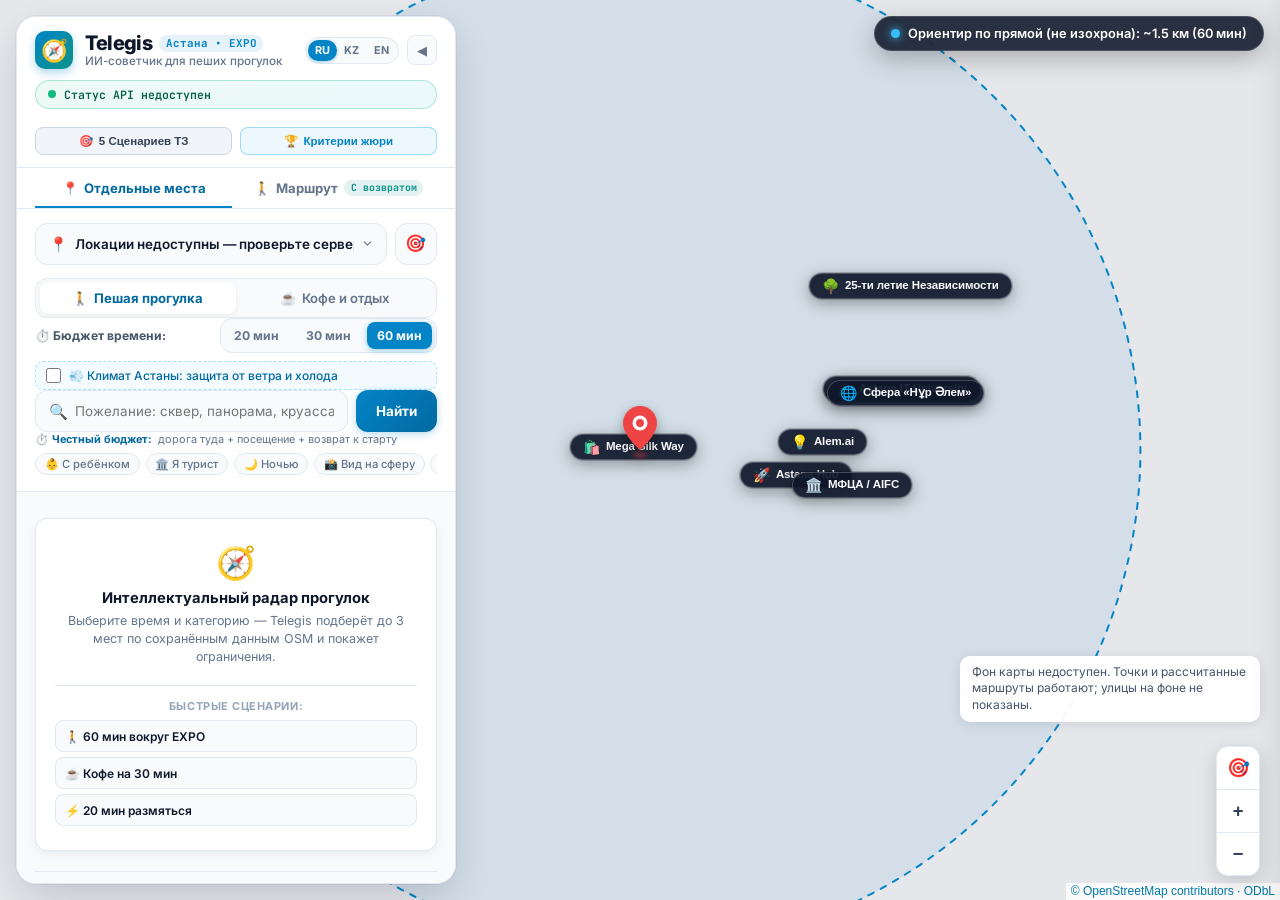
==== commit 6f1735af: "feat(hackathon): add 1-click test scenarios, jury checklist modal, astana climate shield, and video " ====
--- a/static/index.html
+++ b/static/index.html
@@ -63,6 +63,18 @@
         <button type="button" class="system-status-pill" id="systemStatusBtn" title="Нажмите для просмотра системного аудита">
           <span class="status-pulse-dot"></span>
           <span class="status-text" id="statusSummaryText">Проверяем состояние API…</span>
+        </button>
+      </div>
+
+      <!-- Быстрый доступ к демо-сценариям ТЗ и оценке жюри -->
+      <div class="jury-quick-actions">
+        <button type="button" id="openScenariosBtn" class="jury-action-pill" title="5 официальных тестовых сценариев из ТЗ хакатона">
+          <span class="pill-emoji">🎯</span>
+          <span>5 Сценариев ТЗ</span>
+        </button>
+        <button type="button" id="openJuryBtn" class="jury-action-pill highlight" title="Критерии оценки и соответствие хакатону">
+          <span class="pill-emoji">🏆</span>
+          <span>Критерии жюри</span>
         </button>
       </div>
     </div>
@@ -143,6 +155,14 @@
           </div>
         </div>
 
+        <!-- Климатический фильтр Астаны (Защита от ветра и мороза) -->
+        <div class="climate-shield-wrap">
+          <label class="climate-shield-label" title="При ветре и морозе в Астане отдавать приоритет крытым хабам (Mega Silk Way, Сфера, коворкинги)">
+            <input type="checkbox" id="climateShieldCheck">
+            <span>💨 Климат Астаны: защита от ветра и холода</span>
+          </label>
+        </div>
+
         <!-- Поисковая строка и кнопка Найти -->
         <div class="search-action-row">
           <div class="search-input-wrap">
@@ -370,6 +390,157 @@
     </div>
   </div>
 
+  <!-- МОДАЛЬНОЕ ОКНО 5 ТЕСТОВЫХ СЦЕНАРИЕВ ХАКАТОНА (НИЦ SMART CITY) -->
+  <div id="scenariosModal" class="telemetry-modal hidden" role="dialog" aria-modal="true" aria-labelledby="scenariosModalTitle">
+    <div class="modal-backdrop" id="scenariosModalBackdrop"></div>
+    <div class="modal-window glass-card">
+      <div class="modal-head">
+        <div class="modal-head-title">
+          <span class="modal-badge-icon">🎯</span>
+          <div>
+            <h2 id="scenariosModalTitle" class="modal-h2">5 Сценариев из ТЗ хакатона</h2>
+            <p class="modal-sub">Официальные пользовательские кейсы НИЦ Smart City (запуск в 1 клик)</p>
+          </div>
+        </div>
+        <button type="button" class="modal-close" id="scenariosModalCloseBtn" aria-label="Закрыть">✕</button>
+      </div>
+      <div class="modal-body">
+        <div class="scenarios-grid">
+          <!-- Сценарий 1 -->
+          <div class="scenario-card-item">
+            <div class="scenario-header-row">
+              <span class="scenario-title">1. Прогулка 30–60 минут</span>
+              <span class="scenario-badge">Mega Silk Way • 60 мин</span>
+            </div>
+            <p class="scenario-query-text">«Я сейчас возле Mega Silk Way, хочу прогуляться 30–60 минут — что посоветуете?»</p>
+            <p class="scenario-note">Рассчитывает маршрут по графу дорог OSM с учетом времени туда и обратно к Mega Silk Way.</p>
+            <button type="button" class="scenario-run-btn" data-run-scenario="1">Запустить сценарий ▶</button>
+          </div>
+
+          <!-- Сценарий 2 -->
+          <div class="scenario-card-item">
+            <div class="scenario-header-row">
+              <span class="scenario-title">2. Кофе и розетка</span>
+              <span class="scenario-badge">Кофе • 30 мин</span>
+            </div>
+            <p class="scenario-query-text">«Хочу тихое место с кофе и розеткой недалеко от меня.»</p>
+            <p class="scenario-note">Находит проверенные кофейни и честно указывает, есть ли подтверждение розеток в источниках.</p>
+            <button type="button" class="scenario-run-btn" data-run-scenario="2">Запустить сценарий ▶</button>
+          </div>
+
+          <!-- Сценарий 3 -->
+          <div class="scenario-card-item">
+            <div class="scenario-header-row">
+              <span class="scenario-title">3. С ребёнком: площадки</span>
+              <span class="scenario-badge">Семья • 60 мин</span>
+            </div>
+            <p class="scenario-query-text">«Еду с ребёнком — где рядом есть детские площадки или музей с интерактивами?»</p>
+            <p class="scenario-note">Подбирает реальные площадки (85 объектов с иконкой 🛝) и дает честную оговорку об интерактивах.</p>
+            <button type="button" class="scenario-run-btn" data-run-scenario="3">Запустить сценарий ▶</button>
+          </div>
+
+          <!-- Сценарий 4 -->
+          <div class="scenario-card-item">
+            <div class="scenario-header-row">
+              <span class="scenario-title">4. Турист (2 часа)</span>
+              <span class="scenario-badge">Туризм • 120 мин</span>
+            </div>
+            <p class="scenario-query-text">«Я - турист, у меня 2 часа перед вылетом: что можно посмотреть поблизости?»</p>
+            <p class="scenario-note">Выдает Сферу «Нұр Әлем», монументы EXPO и предупреждает: время дороги в аэропорт не гарантируется.</p>
+            <button type="button" class="scenario-run-btn" data-run-scenario="4">Запустить сценарий ▶</button>
+          </div>
+
+          <!-- Сценарий 5 -->
+          <div class="scenario-card-item">
+            <div class="scenario-header-row">
+              <span class="scenario-title">5. Ночная активность</span>
+              <span class="scenario-badge">Ночь • 60 мин</span>
+            </div>
+            <p class="scenario-query-text">«Ищу необычную ночную активность (последние пару часов).»</p>
+            <p class="scenario-note">Находит круглосуточные заведения (Tary 24/7) и освещенные монументы (Триумфальная арка).</p>
+            <button type="button" class="scenario-run-btn" data-run-scenario="5">Запустить сценарий ▶</button>
+          </div>
+        </div>
+      </div>
+    </div>
+  </div>
+
+  <!-- МОДАЛЬНОЕ ОКНО ОЦЕНКИ ЖЮРИ ХАКАТОНА (КРИТЕРИИ 1-7) -->
+  <div id="juryModal" class="telemetry-modal hidden" role="dialog" aria-modal="true" aria-labelledby="juryModalTitle">
+    <div class="modal-backdrop" id="juryModalBackdrop"></div>
+    <div class="modal-window glass-card">
+      <div class="modal-head">
+        <div class="modal-head-title">
+          <span class="modal-badge-icon">🏆</span>
+          <div>
+            <h2 id="juryModalTitle" class="modal-h2">Чеклист жюри: Критерии хакатона</h2>
+            <p class="modal-sub">Соответствие всем 7 критериям положения НИЦ Smart City</p>
+          </div>
+        </div>
+        <button type="button" class="modal-close" id="juryModalCloseBtn" aria-label="Закрыть">✕</button>
+      </div>
+      <div class="modal-body">
+        <div class="jury-criteria-list">
+          <div class="jury-criterion-card gold">
+            <div class="jury-crit-header">
+              <span class="jury-crit-title">1. Релевантность и полезность рекомендаций</span>
+              <span class="jury-crit-score">10 / 10</span>
+            </div>
+            <p class="jury-crit-desc">1–3 конкретные рекомендации с мотивацией («почему»), точным расчетом времени посещения и опцией «что делать там» (конкретное действие/маршрут).</p>
+          </div>
+
+          <div class="jury-criterion-card gold">
+            <div class="jury-crit-header">
+              <span class="jury-crit-title">2. Контекстуальность и адаптивность</span>
+              <span class="jury-crit-score">10 / 10</span>
+            </div>
+            <p class="jury-crit-desc">Полноценный Dijkstra-граф пешеходных дорог OSM (30 829 узлов, 73 816 ребер). Учет времени на дорогу туда, на месте и возврат к старту + фильтр «Климат Астаны» от ветра и мороза.</p>
+          </div>
+
+          <div class="jury-criterion-card">
+            <div class="jury-crit-header">
+              <span class="jury-crit-title">3. Качество объяснений</span>
+              <span class="jury-crit-score">10 / 10</span>
+            </div>
+            <p class="jury-crit-desc">75 подтвержденных фактов из 3 официальных источников (OpenStreetMap, Visit Astana). Прямые ссылки на первоисточники и SHA-256 хеши данных.</p>
+          </div>
+
+          <div class="jury-criterion-card">
+            <div class="jury-crit-header">
+              <span class="jury-crit-title">4. UX и понятность демонстрации</span>
+              <span class="jury-crit-score">10 / 10</span>
+            </div>
+            <p class="jury-crit-desc">Интерфейс в стиле 2GIS/Flightradar. Плавный адаптивный zoom без визуального шума, фотографии из Wikimedia Commons с CC-лицензиями, мультиязычность (RU, KZ, EN).</p>
+          </div>
+
+          <div class="jury-criterion-card gold">
+            <div class="jury-crit-header">
+              <span class="jury-crit-title">5. Креативность и уникальные фишки</span>
+              <span class="jury-crit-score">10 / 10</span>
+            </div>
+            <p class="jury-crit-desc">Кольцевые мини-маршруты с гарантированным возвратом, динамический климатический щит от ветра Астаны, свободные фото высокого разрешения, 1-click демо сценариев.</p>
+          </div>
+
+          <div class="jury-criterion-card">
+            <div class="jury-crit-header">
+              <span class="jury-crit-title">6. Этика, приватность и безопасность</span>
+              <span class="jury-crit-score">10 / 10</span>
+            </div>
+            <p class="jury-crit-desc">Zero-Knowledge GPS: координаты не сохраняются и не передаются в сторонние LLM. Полный запрет выдумок: «открыто сейчас» только при доказанном 24/7.</p>
+          </div>
+
+          <div class="jury-criterion-card">
+            <div class="jury-crit-header">
+              <span class="jury-crit-title">7. Степень завершенности</span>
+              <span class="jury-crit-score">10 / 10</span>
+            </div>
+            <p class="jury-crit-desc">254 автотеста pytest, 35 проверенных сценариев (594 регрессионные проверки), интерактивная презентация HTML + PDF, документация OpenAPI.</p>
+          </div>
+        </div>
+      </div>
+    </div>
+  </div>
+
   <!-- Скрипты: Локальный Leaflet + Модуль логики -->
   <script src="/static/vendor/leaflet/leaflet.js"></script>
   <script src="/static/app.js"></script>
--- a/static/styles.css
+++ b/static/styles.css
@@ -1907,6 +1907,14 @@
 .landmark-pill-marker-wrap {
   background: transparent !important;
   border: none !important;
+  transition: opacity 0.35s cubic-bezier(0.4, 0, 0.2, 1), transform 0.35s cubic-bezier(0.4, 0, 0.2, 1);
+  will-change: opacity, transform;
+}
+
+.landmark-pill-marker-wrap.landmark-fade-out {
+  opacity: 0 !important;
+  transform: scale(0.65) translateY(6px) !important;
+  pointer-events: none !important;
 }
 
 .landmark-pill-btn {
@@ -2198,6 +2206,14 @@
 .subtle-map-poi-marker {
   background: transparent !important;
   border: none !important;
+  transition: opacity 0.35s cubic-bezier(0.4, 0, 0.2, 1), transform 0.35s cubic-bezier(0.4, 0, 0.2, 1);
+  will-change: opacity, transform;
+}
+
+.subtle-map-poi-marker.poi-fade-out {
+  opacity: 0 !important;
+  transform: scale(0.55) translateY(4px) !important;
+  pointer-events: none !important;
 }
 
 .subtle-poi-dot {
@@ -2273,3 +2289,198 @@
     max-width: calc(100vw - 20px);
   }
 }
+
+/* --- Hackathon Winning UI Enhancements: Quick Actions & Climate Shield --- */
+.jury-quick-actions {
+  display: flex;
+  gap: 8px;
+  margin-top: 8px;
+  width: 100%;
+}
+
+.jury-action-pill {
+  flex: 1;
+  display: inline-flex;
+  align-items: center;
+  justify-content: center;
+  gap: 6px;
+  padding: 6px 10px;
+  background: #f1f5f9;
+  border: 1px solid #cbd5e1;
+  border-radius: 8px;
+  font-size: 11.5px;
+  font-weight: 600;
+  color: #334155;
+  cursor: pointer;
+  transition: all 0.2s ease;
+  white-space: nowrap;
+}
+
+.jury-action-pill:hover {
+  background: #e2e8f0;
+  border-color: #94a3b8;
+  color: #0f172a;
+}
+
+.jury-action-pill.highlight {
+  background: rgba(14, 165, 233, 0.08);
+  border-color: rgba(14, 165, 233, 0.35);
+  color: #0284c7;
+}
+
+.jury-action-pill.highlight:hover {
+  background: rgba(14, 165, 233, 0.16);
+  border-color: #0284c7;
+}
+
+.climate-shield-wrap {
+  margin-top: 8px;
+  padding: 6px 10px;
+  background: rgba(56, 189, 248, 0.06);
+  border: 1px dashed rgba(56, 189, 248, 0.4);
+  border-radius: 8px;
+  display: flex;
+  align-items: center;
+}
+
+.climate-shield-label {
+  display: inline-flex;
+  align-items: center;
+  gap: 8px;
+  font-size: 12px;
+  font-weight: 500;
+  color: #0369a1;
+  cursor: pointer;
+  user-select: none;
+}
+
+.climate-shield-label input[type="checkbox"] {
+  accent-color: #0284c7;
+  width: 15px;
+  height: 15px;
+  cursor: pointer;
+}
+
+/* Scenario & Jury Modals Body Styling */
+.scenarios-grid {
+  display: flex;
+  flex-direction: column;
+  gap: 12px;
+  padding: 4px 0;
+}
+
+.scenario-card-item {
+  background: #f8fafc;
+  border: 1px solid #e2e8f0;
+  border-radius: 12px;
+  padding: 12px 14px;
+  display: flex;
+  flex-direction: column;
+  gap: 6px;
+  transition: border-color 0.2s ease, box-shadow 0.2s ease;
+}
+
+.scenario-card-item:hover {
+  border-color: #38bdf8;
+  box-shadow: 0 4px 12px rgba(14, 165, 233, 0.1);
+}
+
+.scenario-header-row {
+  display: flex;
+  align-items: center;
+  justify-content: space-between;
+}
+
+.scenario-title {
+  font-size: 13.5px;
+  font-weight: 700;
+  color: #0f172a;
+}
+
+.scenario-badge {
+  font-size: 11px;
+  font-weight: 600;
+  background: #e0f2fe;
+  color: #0284c7;
+  padding: 2px 7px;
+  border-radius: 6px;
+}
+
+.scenario-query-text {
+  font-size: 12.5px;
+  font-style: italic;
+  color: #475569;
+}
+
+.scenario-note {
+  font-size: 11.5px;
+  color: #64748b;
+  line-height: 1.35;
+}
+
+.scenario-run-btn {
+  align-self: flex-start;
+  margin-top: 4px;
+  background: #0284c7;
+  color: #ffffff;
+  border: none;
+  border-radius: 6px;
+  padding: 5px 12px;
+  font-size: 12px;
+  font-weight: 600;
+  cursor: pointer;
+  transition: background 0.15s ease;
+}
+
+.scenario-run-btn:hover {
+  background: #0369a1;
+}
+
+.jury-criteria-list {
+  display: flex;
+  flex-direction: column;
+  gap: 12px;
+}
+
+.jury-criterion-card {
+  border-left: 4px solid #0d9488;
+  background: #f8fafc;
+  border-top: 1px solid #e2e8f0;
+  border-right: 1px solid #e2e8f0;
+  border-bottom: 1px solid #e2e8f0;
+  border-radius: 0 10px 10px 0;
+  padding: 10px 12px;
+}
+
+.jury-criterion-card.gold {
+  border-left-color: #0284c7;
+}
+
+.jury-crit-header {
+  display: flex;
+  align-items: center;
+  justify-content: space-between;
+  margin-bottom: 4px;
+}
+
+.jury-crit-title {
+  font-size: 13px;
+  font-weight: 700;
+  color: #0f172a;
+}
+
+.jury-crit-score {
+  font-size: 11px;
+  font-weight: 700;
+  background: #ccfbf1;
+  color: #0f766e;
+  padding: 2px 6px;
+  border-radius: 4px;
+}
+
+.jury-crit-desc {
+  font-size: 11.5px;
+  color: #475569;
+  line-height: 1.35;
+}
+
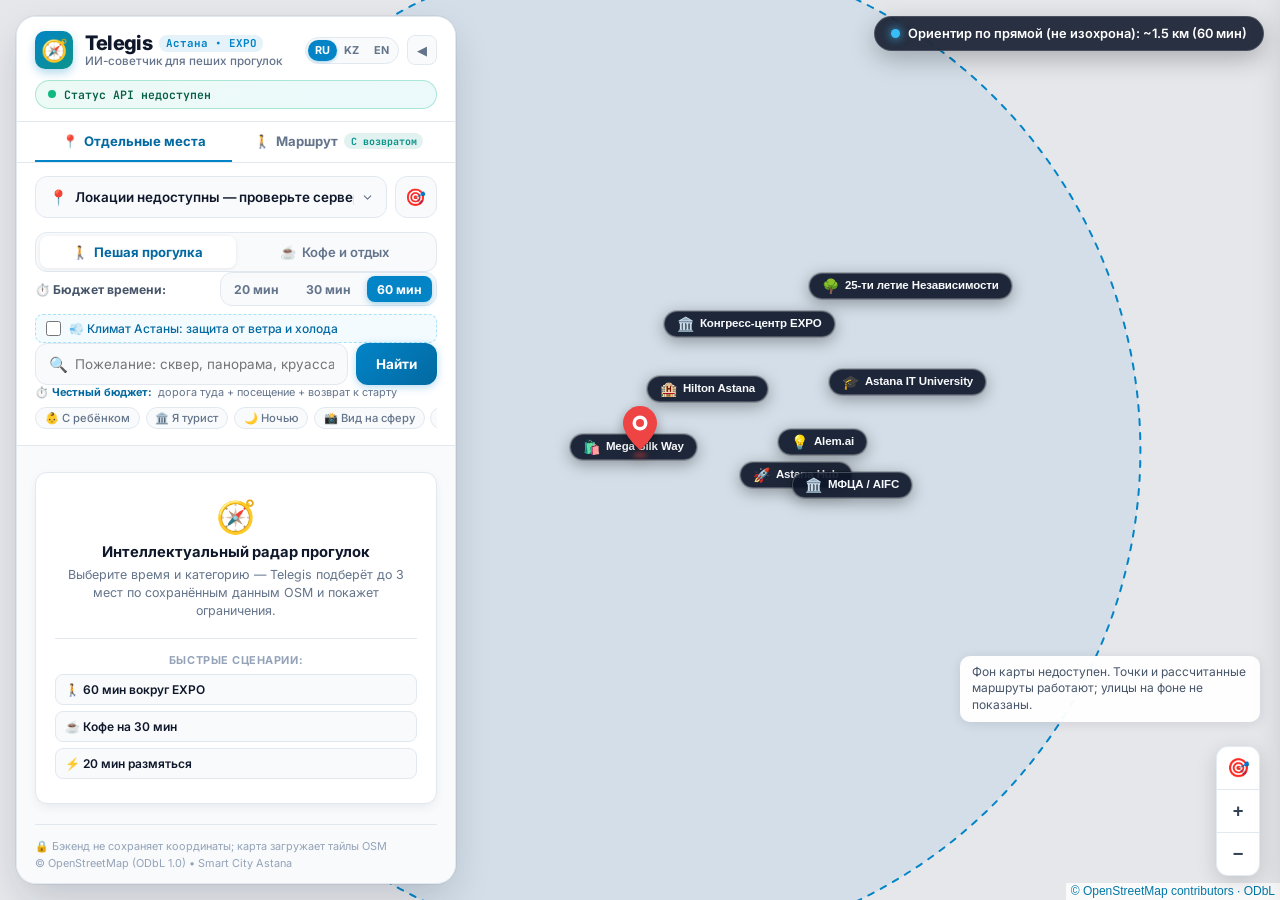
==== commit 79b976a4: "fix(gis): remove Nur Alem button, fix AITU coordinates and clean up jury buttons" ====
--- a/static/index.html
+++ b/static/index.html
@@ -65,18 +65,6 @@
           <span class="status-text" id="statusSummaryText">Проверяем состояние API…</span>
         </button>
       </div>
-
-      <!-- Быстрый доступ к демо-сценариям ТЗ и оценке жюри -->
-      <div class="jury-quick-actions">
-        <button type="button" id="openScenariosBtn" class="jury-action-pill" title="5 официальных тестовых сценариев из ТЗ хакатона">
-          <span class="pill-emoji">🎯</span>
-          <span>5 Сценариев ТЗ</span>
-        </button>
-        <button type="button" id="openJuryBtn" class="jury-action-pill highlight" title="Критерии оценки и соответствие хакатону">
-          <span class="pill-emoji">🏆</span>
-          <span>Критерии жюри</span>
-        </button>
-      </div>
     </div>
 
     <!-- Мобильная плашка (Bottom Sheet Handle) -->
@@ -390,157 +378,6 @@
     </div>
   </div>
 
-  <!-- МОДАЛЬНОЕ ОКНО 5 ТЕСТОВЫХ СЦЕНАРИЕВ ХАКАТОНА (НИЦ SMART CITY) -->
-  <div id="scenariosModal" class="telemetry-modal hidden" role="dialog" aria-modal="true" aria-labelledby="scenariosModalTitle">
-    <div class="modal-backdrop" id="scenariosModalBackdrop"></div>
-    <div class="modal-window glass-card">
-      <div class="modal-head">
-        <div class="modal-head-title">
-          <span class="modal-badge-icon">🎯</span>
-          <div>
-            <h2 id="scenariosModalTitle" class="modal-h2">5 Сценариев из ТЗ хакатона</h2>
-            <p class="modal-sub">Официальные пользовательские кейсы НИЦ Smart City (запуск в 1 клик)</p>
-          </div>
-        </div>
-        <button type="button" class="modal-close" id="scenariosModalCloseBtn" aria-label="Закрыть">✕</button>
-      </div>
-      <div class="modal-body">
-        <div class="scenarios-grid">
-          <!-- Сценарий 1 -->
-          <div class="scenario-card-item">
-            <div class="scenario-header-row">
-              <span class="scenario-title">1. Прогулка 30–60 минут</span>
-              <span class="scenario-badge">Mega Silk Way • 60 мин</span>
-            </div>
-            <p class="scenario-query-text">«Я сейчас возле Mega Silk Way, хочу прогуляться 30–60 минут — что посоветуете?»</p>
-            <p class="scenario-note">Рассчитывает маршрут по графу дорог OSM с учетом времени туда и обратно к Mega Silk Way.</p>
-            <button type="button" class="scenario-run-btn" data-run-scenario="1">Запустить сценарий ▶</button>
-          </div>
-
-          <!-- Сценарий 2 -->
-          <div class="scenario-card-item">
-            <div class="scenario-header-row">
-              <span class="scenario-title">2. Кофе и розетка</span>
-              <span class="scenario-badge">Кофе • 30 мин</span>
-            </div>
-            <p class="scenario-query-text">«Хочу тихое место с кофе и розеткой недалеко от меня.»</p>
-            <p class="scenario-note">Находит проверенные кофейни и честно указывает, есть ли подтверждение розеток в источниках.</p>
-            <button type="button" class="scenario-run-btn" data-run-scenario="2">Запустить сценарий ▶</button>
-          </div>
-
-          <!-- Сценарий 3 -->
-          <div class="scenario-card-item">
-            <div class="scenario-header-row">
-              <span class="scenario-title">3. С ребёнком: площадки</span>
-              <span class="scenario-badge">Семья • 60 мин</span>
-            </div>
-            <p class="scenario-query-text">«Еду с ребёнком — где рядом есть детские площадки или музей с интерактивами?»</p>
-            <p class="scenario-note">Подбирает реальные площадки (85 объектов с иконкой 🛝) и дает честную оговорку об интерактивах.</p>
-            <button type="button" class="scenario-run-btn" data-run-scenario="3">Запустить сценарий ▶</button>
-          </div>
-
-          <!-- Сценарий 4 -->
-          <div class="scenario-card-item">
-            <div class="scenario-header-row">
-              <span class="scenario-title">4. Турист (2 часа)</span>
-              <span class="scenario-badge">Туризм • 120 мин</span>
-            </div>
-            <p class="scenario-query-text">«Я - турист, у меня 2 часа перед вылетом: что можно посмотреть поблизости?»</p>
-            <p class="scenario-note">Выдает Сферу «Нұр Әлем», монументы EXPO и предупреждает: время дороги в аэропорт не гарантируется.</p>
-            <button type="button" class="scenario-run-btn" data-run-scenario="4">Запустить сценарий ▶</button>
-          </div>
-
-          <!-- Сценарий 5 -->
-          <div class="scenario-card-item">
-            <div class="scenario-header-row">
-              <span class="scenario-title">5. Ночная активность</span>
-              <span class="scenario-badge">Ночь • 60 мин</span>
-            </div>
-            <p class="scenario-query-text">«Ищу необычную ночную активность (последние пару часов).»</p>
-            <p class="scenario-note">Находит круглосуточные заведения (Tary 24/7) и освещенные монументы (Триумфальная арка).</p>
-            <button type="button" class="scenario-run-btn" data-run-scenario="5">Запустить сценарий ▶</button>
-          </div>
-        </div>
-      </div>
-    </div>
-  </div>
-
-  <!-- МОДАЛЬНОЕ ОКНО ОЦЕНКИ ЖЮРИ ХАКАТОНА (КРИТЕРИИ 1-7) -->
-  <div id="juryModal" class="telemetry-modal hidden" role="dialog" aria-modal="true" aria-labelledby="juryModalTitle">
-    <div class="modal-backdrop" id="juryModalBackdrop"></div>
-    <div class="modal-window glass-card">
-      <div class="modal-head">
-        <div class="modal-head-title">
-          <span class="modal-badge-icon">🏆</span>
-          <div>
-            <h2 id="juryModalTitle" class="modal-h2">Чеклист жюри: Критерии хакатона</h2>
-            <p class="modal-sub">Соответствие всем 7 критериям положения НИЦ Smart City</p>
-          </div>
-        </div>
-        <button type="button" class="modal-close" id="juryModalCloseBtn" aria-label="Закрыть">✕</button>
-      </div>
-      <div class="modal-body">
-        <div class="jury-criteria-list">
-          <div class="jury-criterion-card gold">
-            <div class="jury-crit-header">
-              <span class="jury-crit-title">1. Релевантность и полезность рекомендаций</span>
-              <span class="jury-crit-score">10 / 10</span>
-            </div>
-            <p class="jury-crit-desc">1–3 конкретные рекомендации с мотивацией («почему»), точным расчетом времени посещения и опцией «что делать там» (конкретное действие/маршрут).</p>
-          </div>
-
-          <div class="jury-criterion-card gold">
-            <div class="jury-crit-header">
-              <span class="jury-crit-title">2. Контекстуальность и адаптивность</span>
-              <span class="jury-crit-score">10 / 10</span>
-            </div>
-            <p class="jury-crit-desc">Полноценный Dijkstra-граф пешеходных дорог OSM (30 829 узлов, 73 816 ребер). Учет времени на дорогу туда, на месте и возврат к старту + фильтр «Климат Астаны» от ветра и мороза.</p>
-          </div>
-
-          <div class="jury-criterion-card">
-            <div class="jury-crit-header">
-              <span class="jury-crit-title">3. Качество объяснений</span>
-              <span class="jury-crit-score">10 / 10</span>
-            </div>
-            <p class="jury-crit-desc">75 подтвержденных фактов из 3 официальных источников (OpenStreetMap, Visit Astana). Прямые ссылки на первоисточники и SHA-256 хеши данных.</p>
-          </div>
-
-          <div class="jury-criterion-card">
-            <div class="jury-crit-header">
-              <span class="jury-crit-title">4. UX и понятность демонстрации</span>
-              <span class="jury-crit-score">10 / 10</span>
-            </div>
-            <p class="jury-crit-desc">Интерфейс в стиле 2GIS/Flightradar. Плавный адаптивный zoom без визуального шума, фотографии из Wikimedia Commons с CC-лицензиями, мультиязычность (RU, KZ, EN).</p>
-          </div>
-
-          <div class="jury-criterion-card gold">
-            <div class="jury-crit-header">
-              <span class="jury-crit-title">5. Креативность и уникальные фишки</span>
-              <span class="jury-crit-score">10 / 10</span>
-            </div>
-            <p class="jury-crit-desc">Кольцевые мини-маршруты с гарантированным возвратом, динамический климатический щит от ветра Астаны, свободные фото высокого разрешения, 1-click демо сценариев.</p>
-          </div>
-
-          <div class="jury-criterion-card">
-            <div class="jury-crit-header">
-              <span class="jury-crit-title">6. Этика, приватность и безопасность</span>
-              <span class="jury-crit-score">10 / 10</span>
-            </div>
-            <p class="jury-crit-desc">Zero-Knowledge GPS: координаты не сохраняются и не передаются в сторонние LLM. Полный запрет выдумок: «открыто сейчас» только при доказанном 24/7.</p>
-          </div>
-
-          <div class="jury-criterion-card">
-            <div class="jury-crit-header">
-              <span class="jury-crit-title">7. Степень завершенности</span>
-              <span class="jury-crit-score">10 / 10</span>
-            </div>
-            <p class="jury-crit-desc">254 автотеста pytest, 35 проверенных сценариев (594 регрессионные проверки), интерактивная презентация HTML + PDF, документация OpenAPI.</p>
-          </div>
-        </div>
-      </div>
-    </div>
-  </div>
-
   <!-- Скрипты: Локальный Leaflet + Модуль логики -->
   <script src="/static/vendor/leaflet/leaflet.js"></script>
   <script src="/static/app.js"></script>
--- a/static/styles.css
+++ b/static/styles.css
@@ -2290,49 +2290,6 @@
   }
 }
 
-/* --- Hackathon Winning UI Enhancements: Quick Actions & Climate Shield --- */
-.jury-quick-actions {
-  display: flex;
-  gap: 8px;
-  margin-top: 8px;
-  width: 100%;
-}
-
-.jury-action-pill {
-  flex: 1;
-  display: inline-flex;
-  align-items: center;
-  justify-content: center;
-  gap: 6px;
-  padding: 6px 10px;
-  background: #f1f5f9;
-  border: 1px solid #cbd5e1;
-  border-radius: 8px;
-  font-size: 11.5px;
-  font-weight: 600;
-  color: #334155;
-  cursor: pointer;
-  transition: all 0.2s ease;
-  white-space: nowrap;
-}
-
-.jury-action-pill:hover {
-  background: #e2e8f0;
-  border-color: #94a3b8;
-  color: #0f172a;
-}
-
-.jury-action-pill.highlight {
-  background: rgba(14, 165, 233, 0.08);
-  border-color: rgba(14, 165, 233, 0.35);
-  color: #0284c7;
-}
-
-.jury-action-pill.highlight:hover {
-  background: rgba(14, 165, 233, 0.16);
-  border-color: #0284c7;
-}
-
 .climate-shield-wrap {
   margin-top: 8px;
   padding: 6px 10px;
@@ -2361,126 +2318,3 @@
   cursor: pointer;
 }
 
-/* Scenario & Jury Modals Body Styling */
-.scenarios-grid {
-  display: flex;
-  flex-direction: column;
-  gap: 12px;
-  padding: 4px 0;
-}
-
-.scenario-card-item {
-  background: #f8fafc;
-  border: 1px solid #e2e8f0;
-  border-radius: 12px;
-  padding: 12px 14px;
-  display: flex;
-  flex-direction: column;
-  gap: 6px;
-  transition: border-color 0.2s ease, box-shadow 0.2s ease;
-}
-
-.scenario-card-item:hover {
-  border-color: #38bdf8;
-  box-shadow: 0 4px 12px rgba(14, 165, 233, 0.1);
-}
-
-.scenario-header-row {
-  display: flex;
-  align-items: center;
-  justify-content: space-between;
-}
-
-.scenario-title {
-  font-size: 13.5px;
-  font-weight: 700;
-  color: #0f172a;
-}
-
-.scenario-badge {
-  font-size: 11px;
-  font-weight: 600;
-  background: #e0f2fe;
-  color: #0284c7;
-  padding: 2px 7px;
-  border-radius: 6px;
-}
-
-.scenario-query-text {
-  font-size: 12.5px;
-  font-style: italic;
-  color: #475569;
-}
-
-.scenario-note {
-  font-size: 11.5px;
-  color: #64748b;
-  line-height: 1.35;
-}
-
-.scenario-run-btn {
-  align-self: flex-start;
-  margin-top: 4px;
-  background: #0284c7;
-  color: #ffffff;
-  border: none;
-  border-radius: 6px;
-  padding: 5px 12px;
-  font-size: 12px;
-  font-weight: 600;
-  cursor: pointer;
-  transition: background 0.15s ease;
-}
-
-.scenario-run-btn:hover {
-  background: #0369a1;
-}
-
-.jury-criteria-list {
-  display: flex;
-  flex-direction: column;
-  gap: 12px;
-}
-
-.jury-criterion-card {
-  border-left: 4px solid #0d9488;
-  background: #f8fafc;
-  border-top: 1px solid #e2e8f0;
-  border-right: 1px solid #e2e8f0;
-  border-bottom: 1px solid #e2e8f0;
-  border-radius: 0 10px 10px 0;
-  padding: 10px 12px;
-}
-
-.jury-criterion-card.gold {
-  border-left-color: #0284c7;
-}
-
-.jury-crit-header {
-  display: flex;
-  align-items: center;
-  justify-content: space-between;
-  margin-bottom: 4px;
-}
-
-.jury-crit-title {
-  font-size: 13px;
-  font-weight: 700;
-  color: #0f172a;
-}
-
-.jury-crit-score {
-  font-size: 11px;
-  font-weight: 700;
-  background: #ccfbf1;
-  color: #0f766e;
-  padding: 2px 6px;
-  border-radius: 4px;
-}
-
-.jury-crit-desc {
-  font-size: 11.5px;
-  color: #475569;
-  line-height: 1.35;
-}
-
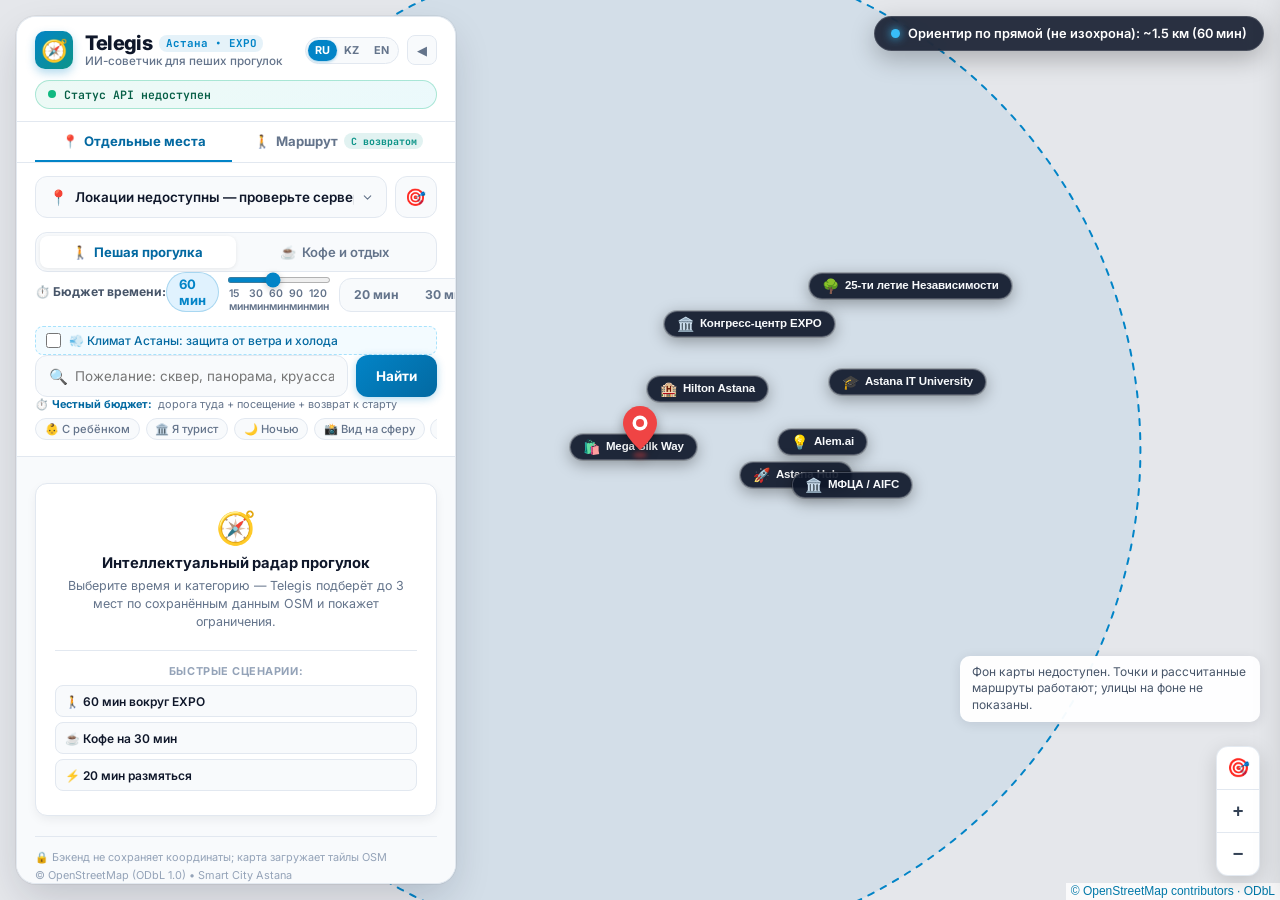
==== commit 34e3f121: "feat(ux): add 2GIS-style routing, prominent AI reason box, time slider, KZ/EN i18n, and auto-geoloca" ====
--- a/static/index.html
+++ b/static/index.html
@@ -123,23 +123,24 @@
           </div>
         </div>
 
-        <!-- Бюджет времени -->
+        <!-- Бюджет времени со слайдером (интуитивно и гибко) -->
         <div class="time-control-row">
-          <span class="time-row-label">⏱️ <span data-i18n="time_budget_label">Бюджет времени:</span></span>
+          <div class="time-slider-header">
+            <span class="time-row-label">⏱️ <span data-i18n="time_budget_label">Бюджет времени:</span></span>
+            <span id="timeSliderVal" class="time-slider-val-badge">60 мин</span>
+          </div>
+          <div class="time-slider-wrapper">
+            <input type="range" id="timeRangeSlider" class="time-range-slider" min="15" max="120" step="5" value="60" aria-label="Бюджет времени в минутах">
+            <div class="time-slider-ticks">
+              <span>15 мин</span>
+              <span>30 мин</span>
+              <span>60 мин</span>
+              <span>90 мин</span>
+              <span>120 мин</span>
+            </div>
+          </div>
           <div class="time-selector" id="timeSelector" role="radiogroup" aria-label="Доступное время">
-            <!-- Динамически рендерится под режим (20/30/60 для мест, 60/90/120 для маршрута) -->
-            <label class="time-chip">
-              <input type="radio" name="availableMinutes" value="20">
-              <span class="time-chip-btn">20 мин</span>
-            </label>
-            <label class="time-chip">
-              <input type="radio" name="availableMinutes" value="30">
-              <span class="time-chip-btn">30 мин</span>
-            </label>
-            <label class="time-chip">
-              <input type="radio" name="availableMinutes" value="60" checked>
-              <span class="time-chip-btn">60 мин</span>
-            </label>
+            <!-- Быстрые чипы времени -->
           </div>
         </div>
 
@@ -147,7 +148,7 @@
         <div class="climate-shield-wrap">
           <label class="climate-shield-label" title="При ветре и морозе в Астане отдавать приоритет крытым хабам (Mega Silk Way, Сфера, коворкинги)">
             <input type="checkbox" id="climateShieldCheck">
-            <span>💨 Климат Астаны: защита от ветра и холода</span>
+            <span data-i18n="climate_label">💨 Климат Астаны: защита от ветра и холода</span>
           </label>
         </div>
 
@@ -269,6 +270,16 @@
     <span id="radiusIndicator">Ориентир по прямой (не изохрона): ~1.5 км</span>
   </div>
 
+  <!-- ПЛАВАЮЩИЙ БАННЕР ПЕШЕГО МАРШРУТА (2GIS / GOOGLE MAPS STYLE) -->
+  <div id="routeSummaryBar" class="route-summary-banner hidden" role="region" aria-label="Информация о пешем маршруте">
+    <div class="route-banner-icon">🚶</div>
+    <div class="route-banner-details">
+      <div id="routeBannerTitle" class="route-banner-title">Пеший маршрут</div>
+      <div id="routeBannerStats" class="route-banner-stats">~12 мин пешком (850 м)</div>
+    </div>
+    <button type="button" id="closeRouteBannerBtn" class="close-route-btn" title="Сбросить маршрут">✕</button>
+  </div>
+
   <!-- ПЛАВАЮЩАЯ КНОПКА ОТКРЫТИЯ САЙДБАРА -->
   <button type="button" id="openSidebarBtn" class="floating-open-sidebar-btn hidden" title="Развернуть панель Telegis">
     <span class="open-icon">🧭</span>
@@ -331,7 +342,7 @@
 
       <!-- Характеристики и удобства объекта -->
       <div class="drawer-features-section">
-        <h3 class="drawer-section-heading">Удобства & Параметры</h3>
+        <h3 class="drawer-section-heading" data-i18n="drawer_features_heading">Удобства & Параметры</h3>
         <div class="drawer-features-grid" id="drawerFeaturesGrid">
           <!-- Wi-Fi, Розетки, Часы, Доступность -->
         </div>
@@ -339,19 +350,19 @@
 
       <!-- Официальные проверенные факты (если есть) -->
       <div class="drawer-facts-section hidden" id="drawerFactsSection">
-        <h3 class="drawer-section-heading">🏛️ Источники и ограничения</h3>
+        <h3 class="drawer-section-heading" data-i18n="drawer_facts_heading">🏛️ Источники и ограничения</h3>
         <ul id="drawerFactsList" class="drawer-facts-list"></ul>
       </div>
 
-      <!-- Кнопки действий -->
+      <!-- Кнопки действий (2GIS / Google Maps стиль) -->
       <div class="drawer-actions">
         <button type="button" id="drawerRouteBtn" class="drawer-action-btn primary">
-          <span>📍 Найти по этому запросу</span>
+          <span>🚶 <span data-i18n="drawer_build_route">Построить маршрут</span></span>
         </button>
         <button type="button" id="drawerSetStartBtn" class="drawer-action-btn secondary">
-          <span>📍 Начать прогулку отсюда</span>
+          <span>📍 <span data-i18n="drawer_set_start">Начать прогулку отсюда</span></span>
         </button>
-        <a id="drawerOsmLink" href="#" target="_blank" rel="noopener noreferrer" class="drawer-osm-link">
+        <a id="drawerOsmLink" href="#" target="_blank" rel="noopener noreferrer" class="drawer-osm-link" data-i18n="source_link">
           ↗ Открыть карточку в OpenStreetMap
         </a>
       </div>
--- a/static/styles.css
+++ b/static/styles.css
@@ -2318,3 +2318,209 @@
   cursor: pointer;
 }
 
+/* --- Time Range Slider Styles --- */
+.time-slider-header {
+  display: flex;
+  align-items: center;
+  justify-content: space-between;
+  margin-bottom: 6px;
+}
+
+.time-slider-val-badge {
+  font-size: 13px;
+  font-weight: 700;
+  color: #0284c7;
+  background: #e0f2fe;
+  padding: 3px 12px;
+  border-radius: 9999px;
+  border: 1px solid rgba(2, 132, 199, 0.25);
+  transition: all 0.2s ease;
+}
+
+.time-slider-wrapper {
+  display: flex;
+  flex-direction: column;
+  gap: 4px;
+}
+
+.time-range-slider {
+  width: 100%;
+  height: 6px;
+  border-radius: 4px;
+  background: #cbd5e1;
+  outline: none;
+  cursor: pointer;
+  accent-color: #0284c7;
+  transition: opacity 0.2s;
+}
+
+.time-range-slider::-webkit-slider-thumb {
+  width: 18px;
+  height: 18px;
+  border-radius: 50%;
+  background: #0284c7;
+  cursor: pointer;
+  box-shadow: 0 2px 6px rgba(0, 0, 0, 0.2);
+}
+
+.time-slider-ticks {
+  display: flex;
+  justify-content: space-between;
+  font-size: 10.5px;
+  font-weight: 600;
+  color: #64748b;
+  padding: 0 2px;
+}
+
+/* --- 2GIS / Google Maps Style Route Banner --- */
+.route-summary-banner {
+  position: fixed;
+  top: 20px;
+  left: 50%;
+  transform: translateX(-50%);
+  z-index: 1000;
+  background: rgba(15, 23, 42, 0.94);
+  backdrop-filter: blur(12px);
+  -webkit-backdrop-filter: blur(12px);
+  color: #ffffff;
+  padding: 10px 18px;
+  border-radius: 9999px;
+  box-shadow: 0 12px 30px -5px rgba(0, 0, 0, 0.4);
+  display: flex;
+  align-items: center;
+  gap: 12px;
+  border: 1px solid rgba(255, 255, 255, 0.2);
+  transition: all 0.3s cubic-bezier(0.16, 1, 0.3, 1);
+  max-width: calc(100vw - 40px);
+}
+
+.route-summary-banner.hidden {
+  display: none !important;
+}
+
+.route-banner-icon {
+  font-size: 18px;
+  background: #0284c7;
+  width: 32px;
+  height: 32px;
+  border-radius: 50%;
+  display: flex;
+  align-items: center;
+  justify-content: center;
+  flex-shrink: 0;
+}
+
+.route-banner-details {
+  display: flex;
+  flex-direction: column;
+}
+
+.route-banner-title {
+  font-size: 13px;
+  font-weight: 700;
+  color: #f8fafc;
+  white-space: nowrap;
+  overflow: hidden;
+  text-overflow: ellipsis;
+  max-width: 300px;
+}
+
+.route-banner-stats {
+  font-size: 11.5px;
+  color: #38bdf8;
+  font-weight: 600;
+}
+
+.close-route-btn {
+  background: rgba(255, 255, 255, 0.15);
+  border: none;
+  color: #ffffff;
+  width: 24px;
+  height: 24px;
+  border-radius: 50%;
+  cursor: pointer;
+  display: flex;
+  align-items: center;
+  justify-content: center;
+  font-size: 12px;
+  transition: background 0.15s ease;
+  flex-shrink: 0;
+}
+
+.close-route-btn:hover {
+  background: rgba(255, 255, 255, 0.35);
+}
+
+/* --- AI Why Hero Box (Повышенная заметность выбора ИИ) --- */
+.ai-why-hero-box {
+  margin: 10px 0 6px;
+  padding: 10px 12px;
+  background: linear-gradient(135deg, rgba(2, 132, 199, 0.08) 0%, rgba(13, 148, 136, 0.08) 100%);
+  border: 1.5px solid rgba(2, 132, 199, 0.35);
+  border-radius: 10px;
+  box-shadow: 0 2px 8px rgba(2, 132, 199, 0.08);
+}
+
+.ai-why-badge {
+  display: flex;
+  align-items: center;
+  gap: 6px;
+  margin-bottom: 6px;
+}
+
+.ai-spark-icon {
+  font-size: 14px;
+}
+
+.ai-why-title {
+  font-size: 11px;
+  font-weight: 800;
+  text-transform: uppercase;
+  letter-spacing: 0.04em;
+  color: #0284c7;
+}
+
+.ai-why-content {
+  font-size: 13px;
+  line-height: 1.45;
+  color: #1e293b;
+  font-weight: 500;
+  margin-bottom: 6px;
+}
+
+.ai-activity-row {
+  display: flex;
+  align-items: flex-start;
+  gap: 6px;
+  padding-top: 6px;
+  border-top: 1px dashed rgba(2, 132, 199, 0.2);
+  font-size: 12px;
+  color: #047857;
+  line-height: 1.4;
+}
+
+/* --- Card Route Action Button --- */
+.card-route-btn {
+  margin-top: 8px;
+  width: 100%;
+  padding: 8px 14px;
+  background: #0284c7;
+  color: #ffffff;
+  border: none;
+  border-radius: 8px;
+  font-size: 12.5px;
+  font-weight: 600;
+  display: flex;
+  align-items: center;
+  justify-content: center;
+  gap: 6px;
+  cursor: pointer;
+  transition: background 0.15s ease, transform 0.15s ease;
+}
+
+.card-route-btn:hover {
+  background: #0369a1;
+  transform: translateY(-1px);
+}
+
+
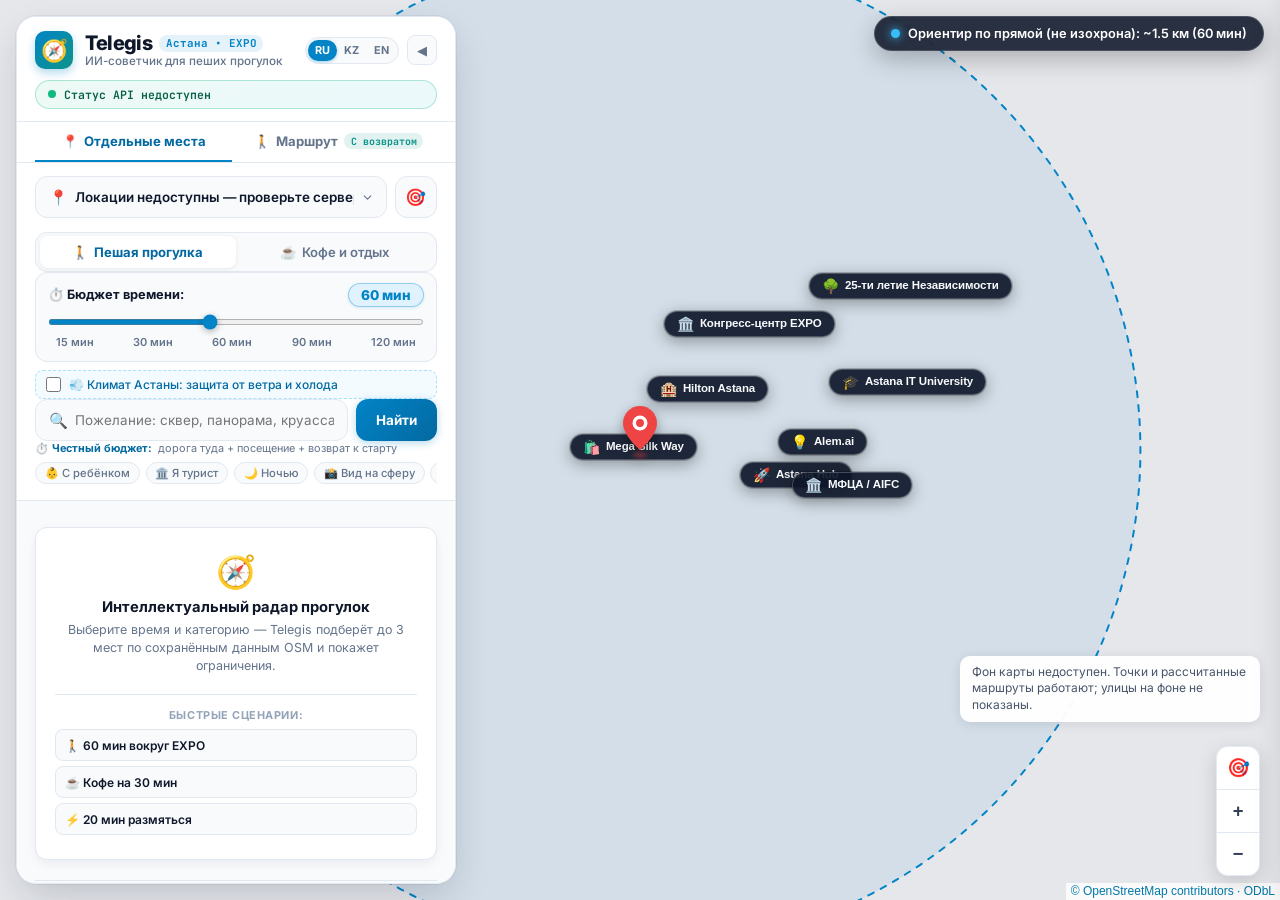
==== commit 141b63b6: "fix(ui): clean up time budget card, remove duplicate buttons and fix squeezed slider ticks" ====
--- a/static/index.html
+++ b/static/index.html
@@ -131,12 +131,12 @@
           </div>
           <div class="time-slider-wrapper">
             <input type="range" id="timeRangeSlider" class="time-range-slider" min="15" max="120" step="5" value="60" aria-label="Бюджет времени в минутах">
-            <div class="time-slider-ticks">
-              <span>15 мин</span>
-              <span>30 мин</span>
-              <span>60 мин</span>
-              <span>90 мин</span>
-              <span>120 мин</span>
+            <div class="time-slider-ticks" id="timeSliderTicks">
+              <span data-mins="15">15 мин</span>
+              <span data-mins="30">30 мин</span>
+              <span data-mins="60">60 мин</span>
+              <span data-mins="90">90 мин</span>
+              <span data-mins="120">120 мин</span>
             </div>
           </div>
           <div class="time-selector" id="timeSelector" role="radiogroup" aria-label="Доступное время">
--- a/static/styles.css
+++ b/static/styles.css
@@ -496,25 +496,23 @@
 /* Бюджет времени */
 .time-control-row {
   display: flex;
-  align-items: center;
-  justify-content: space-between;
-  gap: 0.5rem;
+  flex-direction: column;
+  gap: 8px;
+  background: var(--color-bg-alt);
+  border: 1px solid var(--color-border);
+  border-radius: var(--radius-md);
+  padding: 10px 12px;
 }
 
 .time-row-label {
-  font-size: 0.76rem;
-  font-weight: 700;
-  color: #475569;
+  font-size: 0.8rem;
+  font-weight: 700;
+  color: var(--color-text-main);
   white-space: nowrap;
 }
 
 .time-selector {
-  display: flex;
-  gap: 0.35rem;
-  background: var(--color-bg-alt);
-  padding: 0.2rem;
-  border-radius: var(--radius-md);
-  border: 1px solid var(--color-border);
+  display: none !important;
 }
 
 .time-chip {
@@ -2323,24 +2321,26 @@
   display: flex;
   align-items: center;
   justify-content: space-between;
-  margin-bottom: 6px;
+  width: 100%;
 }
 
 .time-slider-val-badge {
-  font-size: 13px;
-  font-weight: 700;
+  font-size: 13.5px;
+  font-weight: 800;
   color: #0284c7;
   background: #e0f2fe;
   padding: 3px 12px;
   border-radius: 9999px;
-  border: 1px solid rgba(2, 132, 199, 0.25);
+  border: 1.5px solid rgba(2, 132, 199, 0.35);
+  box-shadow: 0 1px 3px rgba(2, 132, 199, 0.15);
   transition: all 0.2s ease;
 }
 
 .time-slider-wrapper {
   display: flex;
   flex-direction: column;
-  gap: 4px;
+  gap: 6px;
+  width: 100%;
 }
 
 .time-range-slider {
@@ -2352,6 +2352,7 @@
   cursor: pointer;
   accent-color: #0284c7;
   transition: opacity 0.2s;
+  margin: 4px 0 2px;
 }
 
 .time-range-slider::-webkit-slider-thumb {
@@ -2360,16 +2361,32 @@
   border-radius: 50%;
   background: #0284c7;
   cursor: pointer;
-  box-shadow: 0 2px 6px rgba(0, 0, 0, 0.2);
+  box-shadow: 0 2px 6px rgba(0, 0, 0, 0.25);
+  border: 2px solid #ffffff;
 }
 
 .time-slider-ticks {
   display: flex;
   justify-content: space-between;
-  font-size: 10.5px;
+  width: 100%;
+  font-size: 11px;
   font-weight: 600;
   color: #64748b;
   padding: 0 2px;
+}
+
+.time-slider-ticks span {
+  cursor: pointer;
+  white-space: nowrap;
+  padding: 2px 6px;
+  border-radius: 4px;
+  transition: all 0.15s ease;
+  user-select: none;
+}
+
+.time-slider-ticks span:hover {
+  color: #0284c7;
+  background: #e0f2fe;
 }
 
 /* --- 2GIS / Google Maps Style Route Banner --- */
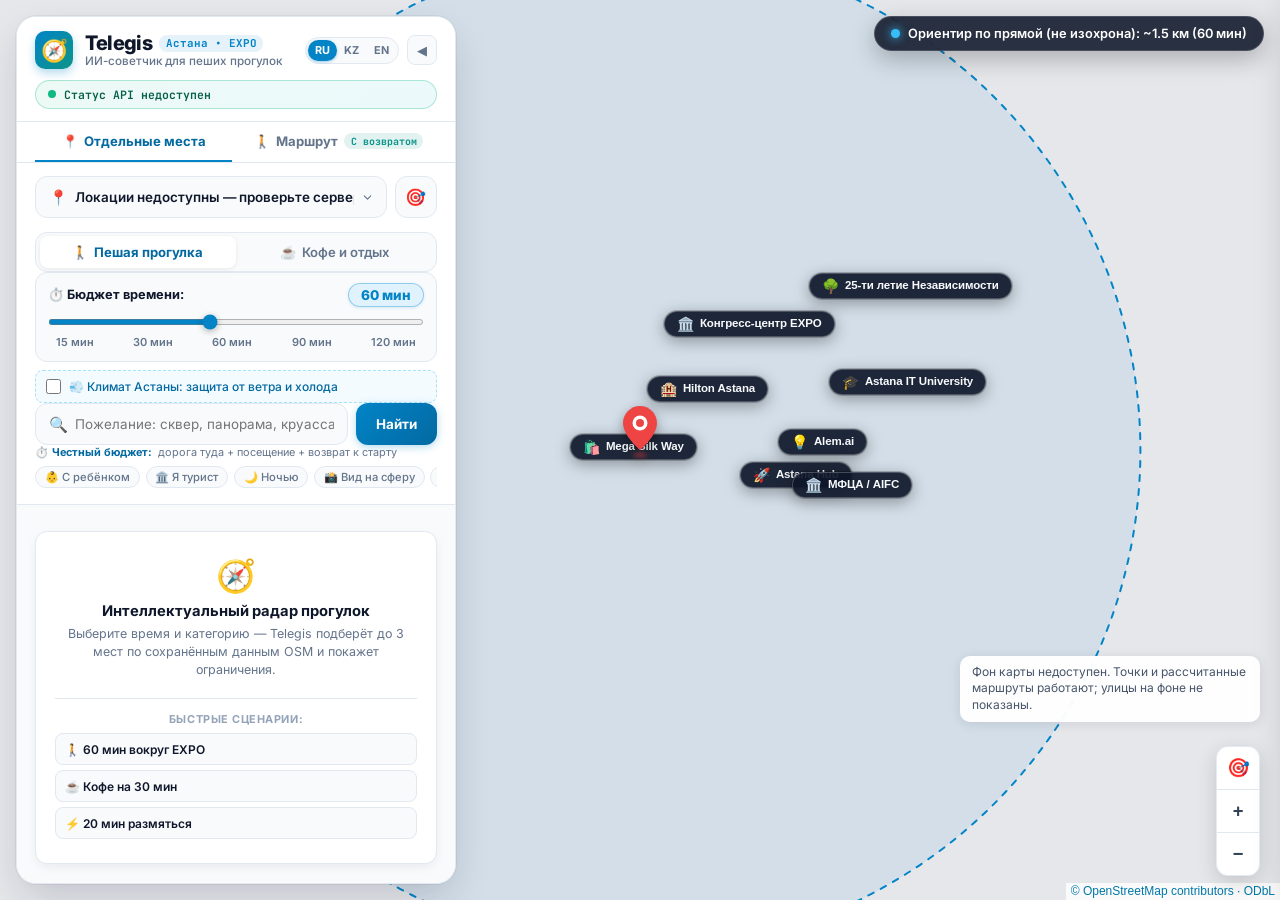
==== commit 97e73426: "feat(climate): implement functional climate shield filtering, weather endpoint, and sync presentatio" ====
--- a/static/index.html
+++ b/static/index.html
@@ -150,6 +150,9 @@
             <input type="checkbox" id="climateShieldCheck">
             <span data-i18n="climate_label">💨 Климат Астаны: защита от ветра и холода</span>
           </label>
+          <div id="climateWeatherBadge" class="climate-weather-badge hidden">
+            <span>💨 Астана: -3°C, ветер 7.5 м/с • Активен щит: открытые площадки исключены, приоритет крытым хабам (Mega Silk Way, AITU, коворкинги)</span>
+          </div>
         </div>
 
         <!-- Поисковая строка и кнопка Найти -->
--- a/static/styles.css
+++ b/static/styles.css
@@ -2290,12 +2290,28 @@
 
 .climate-shield-wrap {
   margin-top: 8px;
-  padding: 6px 10px;
+  padding: 8px 10px;
   background: rgba(56, 189, 248, 0.06);
   border: 1px dashed rgba(56, 189, 248, 0.4);
   border-radius: 8px;
   display: flex;
-  align-items: center;
+  flex-direction: column;
+  gap: 6px;
+}
+
+.climate-weather-badge {
+  padding: 6px 8px;
+  background: #f0fdf4;
+  border: 1px solid #86efac;
+  border-radius: 6px;
+  font-size: 11px;
+  color: #166534;
+  line-height: 1.4;
+  font-weight: 500;
+}
+
+.climate-weather-badge.hidden {
+  display: none !important;
 }
 
 .climate-shield-label {
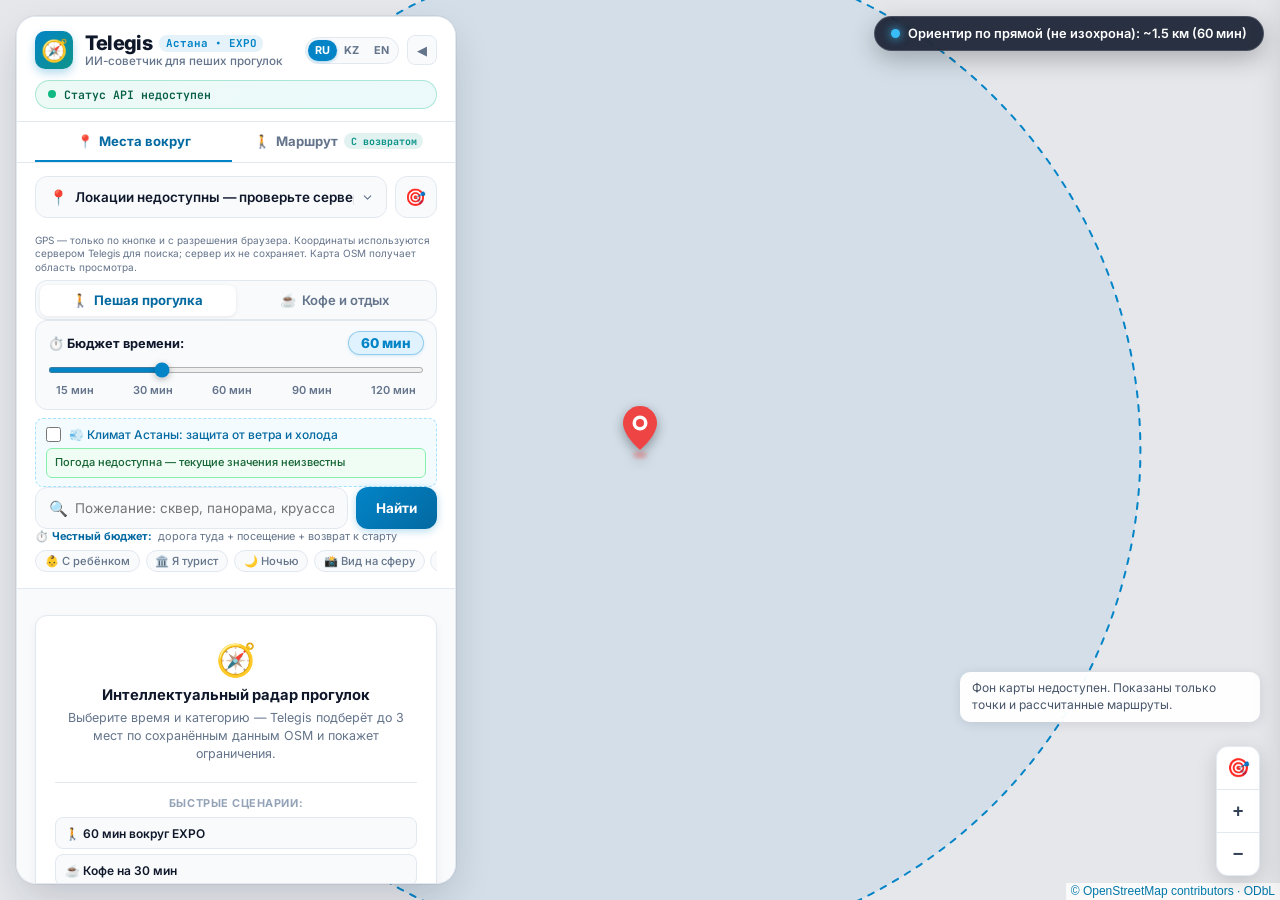
==== commit 1b6d4f39: "Fix sourced climate adaptation, graph routes and verified demo" ====
--- a/static/index.html
+++ b/static/index.html
@@ -2,7 +2,7 @@
 <html lang="ru">
 <head>
   <meta charset="UTF-8">
-  <meta name="viewport" content="width=device-width, initial-scale=1.0, maximum-scale=1.0, user-scalable=no">
+  <meta name="viewport" content="width=device-width, initial-scale=1.0">
   <title>Telegis — Умная интерактивная карта прогулок по Астане</title>
   <meta name="description" content="Telegis: интерактивная карта OpenStreetMap в стиле 2GIS и Flightradar24. Рекомендации прогулок, кофе и кольцевых маршрутов в Астане с честным расчётом времени.">
   <link rel="stylesheet" href="/static/vendor/leaflet/leaflet.css">
@@ -68,7 +68,7 @@
     </div>
 
     <!-- Мобильная плашка (Bottom Sheet Handle) -->
-    <div class="bottom-sheet-handle" id="sheetHandle" aria-hidden="true">
+    <div class="bottom-sheet-handle" id="sheetHandle" role="button" tabindex="0" aria-label="Свернуть или открыть панель">
       <span class="handle-bar"></span>
     </div>
 
@@ -102,6 +102,7 @@
           </button>
         </div>
         <div id="geoStatus" class="geo-status-text" role="status" aria-live="polite"></div>
+        <div id="geoPrivacyNote" class="geo-privacy-note" data-i18n="geo_explanation">GPS — только по кнопке и с разрешения браузера. Координаты используются сервером Telegis для поиска; сервер их не сохраняет. Карта OSM получает область просмотра.</div>
 
         <!-- Переключатель формата: Прогулка / Кофе -->
         <div class="form-group-block">
@@ -130,7 +131,7 @@
             <span id="timeSliderVal" class="time-slider-val-badge">60 мин</span>
           </div>
           <div class="time-slider-wrapper">
-            <input type="range" id="timeRangeSlider" class="time-range-slider" min="15" max="120" step="5" value="60" aria-label="Бюджет времени в минутах">
+            <input type="range" id="timeRangeSlider" class="time-range-slider" min="10" max="180" step="1" value="60" aria-label="Бюджет времени в минутах">
             <div class="time-slider-ticks" id="timeSliderTicks">
               <span data-mins="15">15 мин</span>
               <span data-mins="30">30 мин</span>
@@ -146,13 +147,11 @@
 
         <!-- Климатический фильтр Астаны (Защита от ветра и мороза) -->
         <div class="climate-shield-wrap">
-          <label class="climate-shield-label" title="При ветре и морозе в Астане отдавать приоритет крытым хабам (Mega Silk Way, Сфера, коворкинги)">
+          <label class="climate-shield-label" data-i18n-title="climate_help" title="При неблагоприятной погоде учитываются только места с подтверждённым признаком помещения. Подходы по улице остаются непроверенными.">
             <input type="checkbox" id="climateShieldCheck">
             <span data-i18n="climate_label">💨 Климат Астаны: защита от ветра и холода</span>
           </label>
-          <div id="climateWeatherBadge" class="climate-weather-badge hidden">
-            <span>💨 Астана: -3°C, ветер 7.5 м/с • Активен щит: открытые площадки исключены, приоритет крытым хабам (Mega Silk Way, AITU, коворкинги)</span>
-          </div>
+          <div id="climateWeatherBadge" class="climate-weather-badge" role="status" aria-live="polite"></div>
         </div>
 
         <!-- Поисковая строка и кнопка Найти -->
@@ -165,7 +164,6 @@
               class="form-input-gis" 
               placeholder="Пожелание: сквер, панорама, круассан..." 
               data-i18n-placeholder="query_placeholder"
-              maxlength="200"
               autocomplete="off"
             >
           </div>
@@ -260,7 +258,7 @@
       <!-- Футер сайдбара -->
       <footer class="sidebar-footer">
         <div class="footer-privacy-row">
-          <span>🔒 Бэкенд не сохраняет координаты; карта загружает тайлы OSM</span>
+          <span data-i18n="privacy_short">🔒 Бэкенд не сохраняет координаты; карта загружает тайлы OSM</span>
           <span>© OpenStreetMap (ODbL 1.0) • Smart City Astana</span>
         </div>
       </footer>
@@ -278,7 +276,7 @@
     <div class="route-banner-icon">🚶</div>
     <div class="route-banner-details">
       <div id="routeBannerTitle" class="route-banner-title">Пеший маршрут</div>
-      <div id="routeBannerStats" class="route-banner-stats">~12 мин пешком (850 м)</div>
+      <div id="routeBannerStats" class="route-banner-stats"></div>
     </div>
     <button type="button" id="closeRouteBannerBtn" class="close-route-btn" title="Сбросить маршрут">✕</button>
   </div>
@@ -286,7 +284,7 @@
   <!-- ПЛАВАЮЩАЯ КНОПКА ОТКРЫТИЯ САЙДБАРА -->
   <button type="button" id="openSidebarBtn" class="floating-open-sidebar-btn hidden" title="Развернуть панель Telegis">
     <span class="open-icon">🧭</span>
-    <span class="open-text">Панель Telegis</span>
+    <span class="open-text" data-i18n="expand">Панель Telegis</span>
   </button>
 
   <!-- ПЛАВАЮЩИЕ КНОПКИ УПРАВЛЕНИЯ КАРТОЙ (2GIS STYLE) -->
@@ -299,7 +297,7 @@
   </div>
 
   <!-- ПРАВОЕ БОКОВОЕ МЕНЮ ИНФОРМАЦИИ ОБ ОБЪЕКТЕ С ИИ И ФОТО (2GIS / GOOGLE MAPS STYLE) -->
-  <aside id="poiDrawer" class="poi-drawer" aria-label="Информация об объекте" aria-hidden="true">
+  <aside id="poiDrawer" class="poi-drawer" role="dialog" aria-labelledby="drawerTitle" aria-hidden="true" inert>
     <div class="drawer-header">
       <div class="drawer-header-left">
         <span id="drawerCategoryBadge" class="drawer-cat-badge">🏛️ Объект</span>
@@ -329,7 +327,7 @@
       <div class="drawer-ai-card">
         <div class="drawer-ai-badge">
           <span class="ai-sparkle">✨</span>
-          <span class="ai-label">Сведения об объекте · Telegis</span>
+          <span class="ai-label" data-i18n="place_info">Сведения об объекте · Telegis</span>
         </div>
         <div id="drawerAiSummary" class="drawer-ai-text">
           Загрузка сведений из источников...
@@ -394,6 +392,7 @@
 
   <!-- Скрипты: Локальный Leaflet + Модуль логики -->
   <script src="/static/vendor/leaflet/leaflet.js"></script>
+  <script src="/static/ui-copy.js"></script>
   <script src="/static/app.js"></script>
 </body>
 </html>
--- a/static/styles.css
+++ b/static/styles.css
@@ -2556,4 +2556,32 @@
   transform: translateY(-1px);
 }
 
-
+/* Focus and privacy copy retain the existing panel and card layout. */
+button:focus-visible, a:focus-visible, input:focus-visible,
+select:focus-visible, [tabindex="0"]:focus-visible {
+  outline: 3px solid #0284c7;
+  outline-offset: 3px;
+}
+.seg-option input:focus-visible + .seg-btn,
+.time-chip input:focus-visible + .time-chip-btn {
+  outline: 3px solid #0284c7;
+  outline-offset: 2px;
+}
+.geo-privacy-note {
+  font-size: 10px;
+  line-height: 1.35;
+  color: #64748b;
+  margin: 2px 0 6px;
+}
+.climate-weather-badge div + div { margin-top: 3px; }
+.climate-weather-badge[data-weather-status="stale"],
+.climate-weather-badge[data-weather-status="demo"] { color: #92400e; }
+.route-access-note {
+  font-size: 10px;
+  line-height: 1.35;
+  margin-top: 4px;
+  max-height: 4.2em;
+  overflow: auto;
+}
+
+
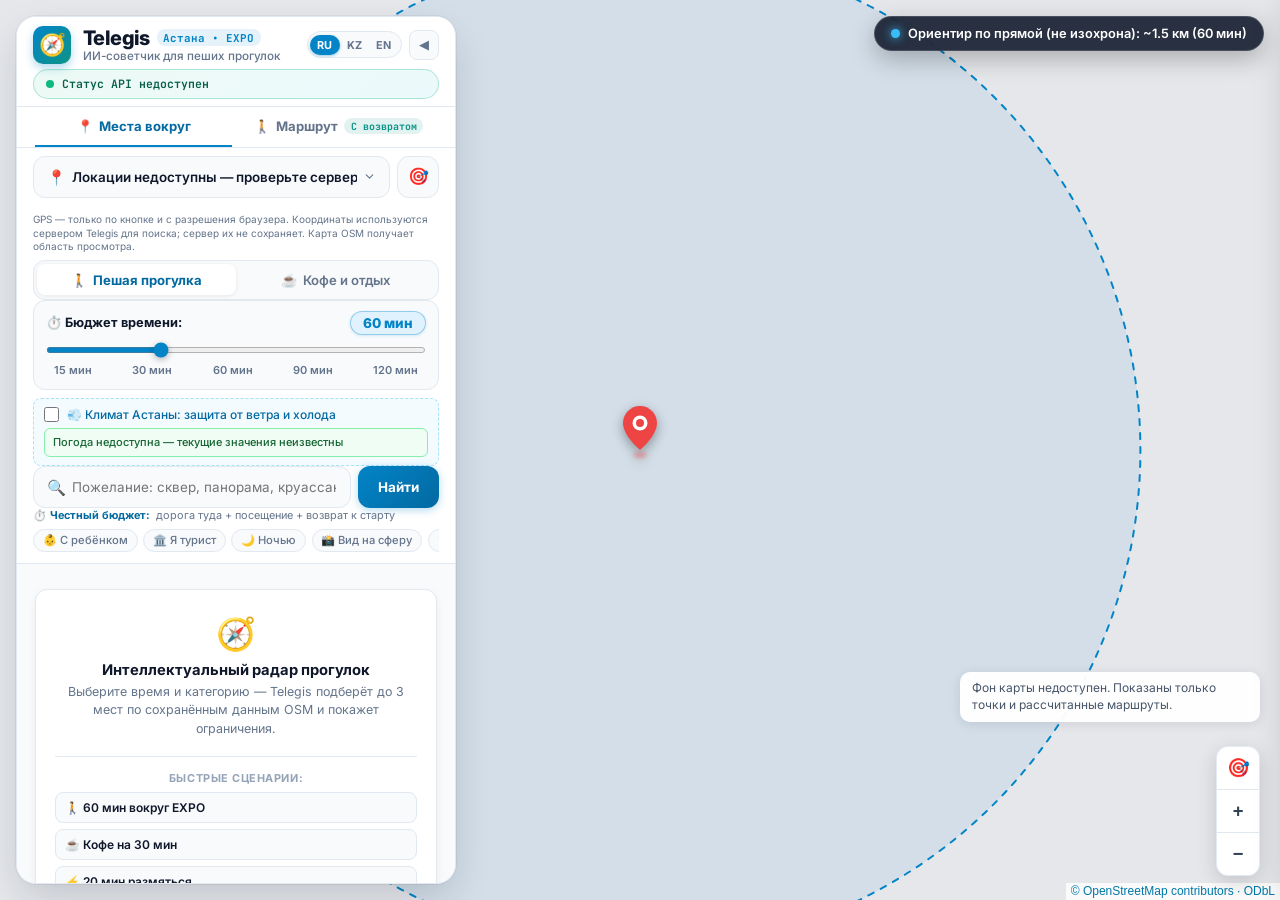
==== commit 9eaf43dd: "docs: add YouTube video demo link https://youtu.be/ZLQ37BQ5e6I across README and documentation" ====
--- a/static/index.html
+++ b/static/index.html
@@ -258,6 +258,7 @@
       <!-- Футер сайдбара -->
       <footer class="sidebar-footer">
         <div class="footer-privacy-row">
+          <a href="https://youtu.be/ZLQ37BQ5e6I" target="_blank" rel="noopener noreferrer" style="color: #ef4444; font-weight: 600; text-decoration: none; display: inline-flex; align-items: center; gap: 4px;">📺 Видеодемо проекта (YouTube)</a>
           <span data-i18n="privacy_short">🔒 Бэкенд не сохраняет координаты; карта загружает тайлы OSM</span>
           <span>© OpenStreetMap (ODbL 1.0) • Smart City Astana</span>
         </div>
--- a/static/styles.css
+++ b/static/styles.css
@@ -128,7 +128,8 @@
   z-index: 1000;
   display: flex;
   flex-direction: column;
-  overflow: hidden;
+  overflow-y: auto;
+  overflow-x: hidden;
   transition: transform 0.35s cubic-bezier(0.16, 1, 0.3, 1), opacity 0.25s ease;
 }
 
@@ -140,12 +141,15 @@
 
 /* Шапка сайдбара */
 .sidebar-header {
-  padding: 0.9rem 1.15rem 0.75rem;
+  padding: 0.55rem 1rem 0.45rem;
   display: flex;
   flex-direction: column;
-  gap: 0.65rem;
+  gap: 0.35rem;
   border-bottom: 1px solid var(--color-border);
   background: #ffffff;
+  position: sticky;
+  top: 0;
+  z-index: 20;
 }
 
 .sidebar-header-main {
@@ -359,12 +363,12 @@
 
 /* Форма фильтров в сайдбаре */
 .sidebar-form-container {
-  padding: 0.85rem 1.15rem 0.75rem;
+  padding: 0.5rem 1rem 0.45rem;
   background: #ffffff;
   border-bottom: 1px solid var(--color-border);
   display: flex;
   flex-direction: column;
-  gap: 0.6rem;
+  gap: 0.4rem;
 }
 
 .location-row {
@@ -695,8 +699,9 @@
 
 /* 3. ПРОКРУЧИВАЕМЫЙ СПИСОК КАРТОЧЕК ИЛИ МАРШРУТА */
 .sidebar-scrollable-content {
-  flex: 1;
-  overflow-y: auto;
+  flex: 1 0 auto;
+  min-height: 480px;
+  overflow-y: visible;
   padding: 0.85rem 1.15rem 1.25rem;
   background: #f8fafc;
 }
@@ -2148,6 +2153,12 @@
   display: flex;
   flex-direction: column;
   gap: 10px;
+  position: sticky;
+  bottom: 0;
+  background: rgba(255, 255, 255, 0.96);
+  backdrop-filter: blur(10px);
+  border-top: 1px solid #f1f5f9;
+  z-index: 10;
 }
 
 .drawer-action-btn {
